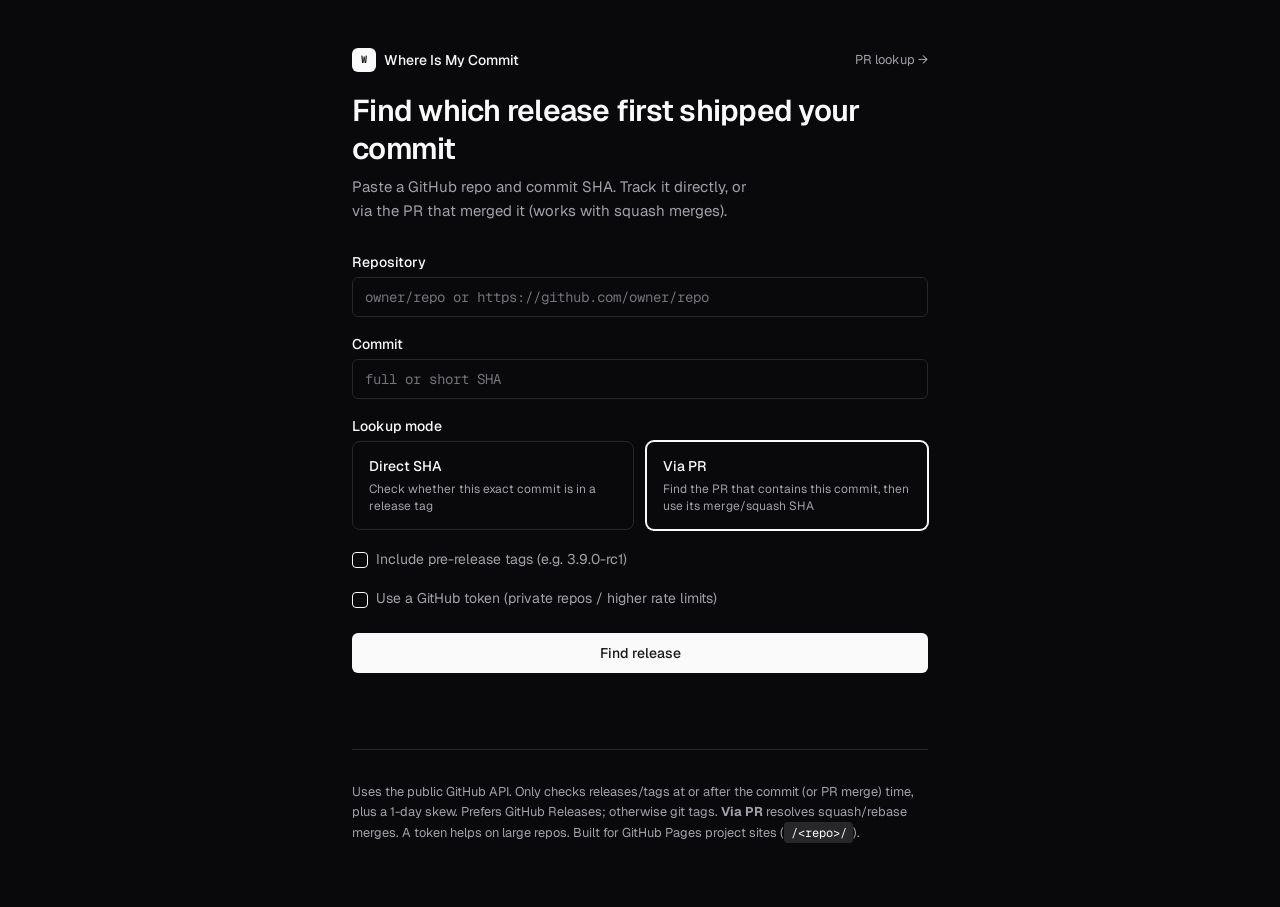
==== index.html @ d1cc0750 "feat: initial commit" ====
<!DOCTYPE html>
<html lang="en" class="dark">
<head>
  <meta charset="UTF-8" />
  <meta name="viewport" content="width=device-width, initial-scale=1" />
  <title>Where Is My Commit</title>
  <script>
    /* GitHub Pages project sites live under /repo-name/ — set <base> so relative links work. */
    (function () {
      var path = location.pathname;
      var base;
      if (/\.github\.io$/i.test(location.hostname)) {
        var parts = path.split("/").filter(Boolean);
        base = parts.length ? "/" + parts[0] + "/" : "/";
      } else {
        base = path.replace(/\/[^/]*$/, "/") || "/";
      }
      var el = document.createElement("base");
      el.href = base;
      document.head.insertBefore(el, document.head.firstChild);
    })();
  </script>
  <link rel="preconnect" href="https://fonts.googleapis.com" />
  <link rel="preconnect" href="https://fonts.gstatic.com" crossorigin />
  <link href="https://fonts.googleapis.com/css2?family=Geist:wght@400;500;600;700&family=Geist+Mono:wght@400;500;600&display=swap" rel="stylesheet" />
  <style>
    /* shadcn/ui design tokens (zinc / new-york) */
    :root {
      --radius: 0.5rem;
      --background: 0 0% 100%;
      --foreground: 240 10% 3.9%;
      --card: 0 0% 100%;
      --card-foreground: 240 10% 3.9%;
      --popover: 0 0% 100%;
      --popover-foreground: 240 10% 3.9%;
      --primary: 240 5.9% 10%;
      --primary-foreground: 0 0% 98%;
      --secondary: 240 4.8% 95.9%;
      --secondary-foreground: 240 5.9% 10%;
      --muted: 240 4.8% 95.9%;
      --muted-foreground: 240 3.8% 46.1%;
      --accent: 240 4.8% 95.9%;
      --accent-foreground: 240 5.9% 10%;
      --destructive: 0 84.2% 60.2%;
      --destructive-foreground: 0 0% 98%;
      --border: 240 5.9% 90%;
      --input: 240 5.9% 90%;
      --ring: 240 5.9% 10%;
      --success: 142 76% 36%;
      --success-foreground: 0 0% 98%;
      --warning: 38 92% 50%;
      --warning-foreground: 240 10% 3.9%;
      --font-sans: "Geist", ui-sans-serif, system-ui, sans-serif;
      --font-mono: "Geist Mono", ui-monospace, monospace;
    }

    .dark {
      --background: 240 10% 3.9%;
      --foreground: 0 0% 98%;
      --card: 240 10% 3.9%;
      --card-foreground: 0 0% 98%;
      --popover: 240 10% 3.9%;
      --popover-foreground: 0 0% 98%;
      --primary: 0 0% 98%;
      --primary-foreground: 240 5.9% 10%;
      --secondary: 240 3.7% 15.9%;
      --secondary-foreground: 0 0% 98%;
      --muted: 240 3.7% 15.9%;
      --muted-foreground: 240 5% 64.9%;
      --accent: 240 3.7% 15.9%;
      --accent-foreground: 0 0% 98%;
      --destructive: 0 62.8% 30.6%;
      --destructive-foreground: 0 0% 98%;
      --border: 240 3.7% 15.9%;
      --input: 240 3.7% 15.9%;
      --ring: 240 4.9% 83.9%;
      --success: 142 71% 45%;
      --success-foreground: 0 0% 98%;
      --warning: 38 92% 50%;
      --warning-foreground: 240 10% 3.9%;
    }

    * { box-sizing: border-box; margin: 0; padding: 0; }

    body {
      min-height: 100vh;
      font-family: var(--font-sans);
      color: hsl(var(--foreground));
      background: hsl(var(--background));
      line-height: 1.5;
      -webkit-font-smoothing: antialiased;
      -moz-osx-font-smoothing: grayscale;
    }

    .wrap {
      width: min(36rem, calc(100% - 2rem));
      margin: 0 auto;
      padding: 3rem 0 4rem;
    }

    header {
      margin-bottom: 2rem;
      animation: rise 0.4s ease both;
    }

    .brand {
      display: inline-flex;
      align-items: center;
      gap: 0.5rem;
      font-size: 0.875rem;
      font-weight: 500;
      color: hsl(var(--foreground));
      margin-bottom: 1.25rem;
    }

    .brand-row {
      display: flex;
      align-items: center;
      justify-content: space-between;
      gap: 1rem;
      margin-bottom: 1.25rem;
    }

    .brand-row .brand { margin-bottom: 0; }

    .sibling {
      font-size: 0.8rem;
      color: hsl(var(--muted-foreground));
      text-decoration: none;
    }

    .sibling:hover {
      color: hsl(var(--foreground));
      text-decoration: underline;
      text-underline-offset: 3px;
    }

    .brand-mark {
      display: inline-flex;
      align-items: center;
      justify-content: center;
      width: 1.5rem;
      height: 1.5rem;
      border-radius: calc(var(--radius) - 2px);
      background: hsl(var(--primary));
      color: hsl(var(--primary-foreground));
      font-family: var(--font-mono);
      font-size: 0.65rem;
      font-weight: 600;
    }

    h1 {
      font-size: clamp(1.5rem, 3.5vw, 1.875rem);
      font-weight: 600;
      letter-spacing: -0.025em;
      line-height: 1.25;
      margin-bottom: 0.5rem;
      tracking: tight;
    }

    .lede {
      color: hsl(var(--muted-foreground));
      font-size: 0.9375rem;
      max-width: 40ch;
      line-height: 1.6;
    }

    /* Form */
    form {
      display: grid;
      gap: 1.25rem;
      margin-bottom: 1.5rem;
      animation: rise 0.4s 0.05s ease both;
    }

    .field {
      display: grid;
      gap: 0.5rem;
    }

    .label {
      font-size: 0.875rem;
      font-weight: 500;
      line-height: 1;
      color: hsl(var(--foreground));
    }

    .hint {
      font-size: 0.8rem;
      font-weight: 400;
      color: hsl(var(--muted-foreground));
      line-height: 1.4;
    }

    .input {
      display: flex;
      height: 2.5rem;
      width: 100%;
      border-radius: calc(var(--radius) - 2px);
      border: 1px solid hsl(var(--input));
      background: transparent;
      padding: 0.5rem 0.75rem;
      font-family: var(--font-mono);
      font-size: 0.875rem;
      color: hsl(var(--foreground));
      outline: none;
      transition: border-color 0.15s, box-shadow 0.15s;
    }

    .input::placeholder {
      color: hsl(var(--muted-foreground));
      opacity: 0.7;
    }

    .input:focus-visible {
      border-color: hsl(var(--ring));
      box-shadow: 0 0 0 2px hsl(var(--background)), 0 0 0 4px hsl(var(--ring) / 0.4);
    }

    /* Radio group (shadcn-style cards) */
    .mode {
      display: grid;
      gap: 0.5rem;
    }

    .mode-options {
      display: grid;
      grid-template-columns: 1fr 1fr;
      gap: 0.75rem;
    }

    @media (max-width: 520px) {
      .mode-options { grid-template-columns: 1fr; }
    }

    .mode-option {
      position: relative;
      display: grid;
      gap: 0.25rem;
      padding: 0.875rem 1rem;
      border-radius: var(--radius);
      border: 1px solid hsl(var(--border));
      background: hsl(var(--card));
      cursor: pointer;
      transition: border-color 0.15s, background 0.15s, box-shadow 0.15s;
    }

    .mode-option:hover {
      background: hsl(var(--accent));
    }

    .mode-option:has(input:checked) {
      border-color: hsl(var(--primary));
      box-shadow: 0 0 0 1px hsl(var(--primary));
    }

    .mode-option:has(input:focus-visible) {
      box-shadow: 0 0 0 2px hsl(var(--background)), 0 0 0 4px hsl(var(--ring) / 0.4);
    }

    .mode-option input {
      position: absolute;
      opacity: 0;
      pointer-events: none;
    }

    .mode-option strong {
      font-size: 0.875rem;
      font-weight: 500;
      color: hsl(var(--foreground));
    }

    .mode-option span {
      font-size: 0.75rem;
      color: hsl(var(--muted-foreground));
      font-weight: 400;
      line-height: 1.4;
    }

    /* Checkbox */
    .checkbox-row {
      display: flex;
      align-items: flex-start;
      gap: 0.5rem;
      font-size: 0.875rem;
      color: hsl(var(--muted-foreground));
      cursor: pointer;
      user-select: none;
      width: fit-content;
      line-height: 1.4;
    }

    .checkbox {
      appearance: none;
      width: 1rem;
      height: 1rem;
      margin-top: 0.15rem;
      flex-shrink: 0;
      border-radius: 0.25rem;
      border: 1px solid hsl(var(--primary));
      background: transparent;
      cursor: pointer;
      display: grid;
      place-items: center;
      transition: background 0.1s, border-color 0.1s;
    }

    .checkbox:checked {
      background: hsl(var(--primary));
      border-color: hsl(var(--primary));
    }

    .checkbox:checked::after {
      content: "";
      width: 0.35rem;
      height: 0.55rem;
      border: solid hsl(var(--primary-foreground));
      border-width: 0 1.5px 1.5px 0;
      transform: rotate(45deg) translateY(-1px);
    }

    .checkbox:focus-visible {
      outline: none;
      box-shadow: 0 0 0 2px hsl(var(--background)), 0 0 0 4px hsl(var(--ring) / 0.4);
    }

    #token-field { display: none; }
    #token-field.visible { display: grid; }

    /* Button */
    .btn {
      display: inline-flex;
      align-items: center;
      justify-content: center;
      gap: 0.5rem;
      height: 2.5rem;
      padding: 0.5rem 1rem;
      margin-top: 0.25rem;
      border-radius: calc(var(--radius) - 2px);
      border: none;
      font-family: var(--font-sans);
      font-size: 0.875rem;
      font-weight: 500;
      background: hsl(var(--primary));
      color: hsl(var(--primary-foreground));
      cursor: pointer;
      transition: opacity 0.15s, background 0.15s;
    }

    .btn:hover:not(:disabled) {
      opacity: 0.9;
    }

    .btn:focus-visible {
      outline: none;
      box-shadow: 0 0 0 2px hsl(var(--background)), 0 0 0 4px hsl(var(--ring) / 0.4);
    }

    .btn:disabled {
      opacity: 0.5;
      cursor: wait;
    }

    /* Status */
    .status {
      min-height: 1.25rem;
      font-family: var(--font-mono);
      font-size: 0.75rem;
      color: hsl(var(--muted-foreground));
      margin-bottom: 1rem;
      animation: rise 0.3s ease both;
    }

    .status.error { color: hsl(var(--destructive)); }

    /* Results */
    .result {
      display: none;
      animation: rise 0.35s ease both;
    }

    .result.visible { display: grid; gap: 1rem; }

    /* Alert / Verdict (shadcn Alert pattern) */
    .alert {
      position: relative;
      width: 100%;
      border-radius: var(--radius);
      border: 1px solid hsl(var(--border));
      padding: 1rem;
      background: hsl(var(--card));
    }

    .alert.found {
      border-color: hsl(var(--success) / 0.4);
      background: hsl(var(--success) / 0.08);
    }

    .alert.missing {
      border-color: hsl(var(--warning) / 0.4);
      background: hsl(var(--warning) / 0.08);
    }

    .alert.error-box {
      border-color: hsl(var(--destructive) / 0.5);
      background: hsl(var(--destructive) / 0.1);
    }

    .alert-label {
      font-size: 0.75rem;
      font-weight: 500;
      letter-spacing: 0.02em;
      text-transform: uppercase;
      margin-bottom: 0.35rem;
      color: hsl(var(--muted-foreground));
    }

    .alert.found .alert-label { color: hsl(var(--success)); }
    .alert.missing .alert-label { color: hsl(var(--warning)); }
    .alert.error-box .alert-label { color: hsl(0 72% 65%); }

    .alert-main {
      font-size: 1.25rem;
      font-weight: 600;
      letter-spacing: -0.02em;
      font-family: var(--font-mono);
      line-height: 1.3;
    }

    .alert-sub {
      margin-top: 0.35rem;
      color: hsl(var(--muted-foreground));
      font-size: 0.875rem;
    }

    .alert-sub a {
      color: hsl(var(--foreground));
      text-decoration: underline;
      text-underline-offset: 3px;
      text-decoration-thickness: 1px;
    }

    .alert-sub a:hover { opacity: 0.8; }

    /* Card */
    .card {
      border-radius: var(--radius);
      border: 1px solid hsl(var(--border));
      background: hsl(var(--card));
      color: hsl(var(--card-foreground));
      box-shadow: 0 1px 2px 0 rgb(0 0 0 / 0.05);
    }

    .card[hidden] { display: none; }

    .card-header {
      padding: 1rem 1.25rem 0.5rem;
    }

    .card-title {
      font-size: 0.75rem;
      font-weight: 500;
      letter-spacing: 0.02em;
      text-transform: uppercase;
      color: hsl(var(--muted-foreground));
      margin-bottom: 0.35rem;
    }

    .card-heading {
      font-size: 1rem;
      font-weight: 600;
      letter-spacing: -0.01em;
    }

    .card-heading a {
      color: hsl(var(--foreground));
      text-decoration: none;
    }

    .card-heading a:hover {
      text-decoration: underline;
      text-underline-offset: 3px;
    }

    .card-content {
      padding: 0.5rem 1.25rem 1rem;
    }

    .card-meta {
      display: flex;
      flex-wrap: wrap;
      gap: 0.4rem 0.85rem;
      font-family: var(--font-mono);
      font-size: 0.75rem;
      color: hsl(var(--muted-foreground));
    }

    .badge {
      display: inline-flex;
      align-items: center;
      border-radius: 9999px;
      border: 1px solid hsl(var(--border));
      padding: 0.125rem 0.5rem;
      font-size: 0.7rem;
      font-weight: 500;
      background: hsl(var(--secondary));
      color: hsl(var(--secondary-foreground));
    }

    .pr-list {
      list-style: none;
      margin-top: 0.75rem;
      border-top: 1px solid hsl(var(--border));
      padding-top: 0.65rem;
      display: grid;
      gap: 0.4rem;
    }

    .pr-list li {
      font-family: var(--font-mono);
      font-size: 0.75rem;
      display: flex;
      justify-content: space-between;
      gap: 0.75rem;
    }

    .pr-list a {
      color: hsl(var(--foreground));
      text-decoration: none;
    }

    .pr-list a:hover { text-decoration: underline; text-underline-offset: 2px; }

    /* Meta dl as card */
    .meta {
      display: grid;
      gap: 0.65rem;
      padding: 1rem 1.25rem;
      border-radius: var(--radius);
      border: 1px solid hsl(var(--border));
      background: hsl(var(--card));
      font-size: 0.875rem;
    }

    .meta:empty { display: none; }

    .meta-row {
      display: grid;
      grid-template-columns: 7.5rem 1fr;
      gap: 0.5rem;
      align-items: baseline;
    }

    .meta-row dt {
      color: hsl(var(--muted-foreground));
      font-size: 0.8rem;
    }

    .meta-row dd {
      font-family: var(--font-mono);
      font-size: 0.8rem;
      word-break: break-all;
    }

    .meta-row dd a {
      color: hsl(var(--foreground));
      text-decoration: none;
    }

    .meta-row dd a:hover {
      text-decoration: underline;
      text-underline-offset: 2px;
    }

    /* Accordion / Details */
    details.accordion {
      border: 1px solid hsl(var(--border));
      border-radius: var(--radius);
      background: hsl(var(--card));
      overflow: hidden;
    }

    details.accordion[hidden] { display: none; }

    summary {
      padding: 0.875rem 1.25rem;
      cursor: pointer;
      font-weight: 500;
      font-size: 0.875rem;
      list-style: none;
      display: flex;
      justify-content: space-between;
      align-items: center;
      transition: background 0.15s;
    }

    summary:hover { background: hsl(var(--muted) / 0.5); }

    summary::-webkit-details-marker { display: none; }

    summary::after {
      content: "";
      width: 0.5rem;
      height: 0.5rem;
      border-right: 1.5px solid hsl(var(--muted-foreground));
      border-bottom: 1.5px solid hsl(var(--muted-foreground));
      transform: rotate(45deg);
      transition: transform 0.15s;
      margin-top: -0.2rem;
    }

    details[open] summary::after {
      transform: rotate(-135deg);
      margin-top: 0.15rem;
    }

    .tag-list {
      list-style: none;
      border-top: 1px solid hsl(var(--border));
      max-height: 280px;
      overflow-y: auto;
    }

    .tag-list li {
      display: flex;
      justify-content: space-between;
      gap: 1rem;
      padding: 0.65rem 1.25rem;
      font-family: var(--font-mono);
      font-size: 0.8rem;
      border-bottom: 1px solid hsl(var(--border));
    }

    .tag-list li:last-child { border-bottom: none; }

    .tag-list a {
      color: hsl(var(--foreground));
      text-decoration: none;
    }

    .tag-list a:hover {
      text-decoration: underline;
      text-underline-offset: 2px;
    }

    .tag-date {
      color: hsl(var(--muted-foreground));
      white-space: nowrap;
    }

    /* Separator */
    .separator {
      height: 1px;
      background: hsl(var(--border));
      margin: 2rem 0;
      border: none;
    }

    footer {
      margin-top: 2rem;
      font-size: 0.8rem;
      color: hsl(var(--muted-foreground));
      line-height: 1.6;
      animation: rise 0.4s 0.1s ease both;
    }

    footer code {
      font-family: var(--font-mono);
      font-size: 0.75rem;
      background: hsl(var(--muted));
      color: hsl(var(--foreground));
      padding: 0.1rem 0.35rem;
      border-radius: 0.25rem;
      border: 1px solid hsl(var(--border));
    }

    @keyframes rise {
      from { opacity: 0; transform: translateY(6px); }
      to { opacity: 1; transform: translateY(0); }
    }
  </style>
</head>
<body>
  <div class="wrap">
    <header>
      <div class="brand-row">
        <p class="brand">
          <span class="brand-mark" aria-hidden="true">W</span>
          Where Is My Commit
        </p>
        <a class="sibling" href="pr.html">PR lookup →</a>
      </div>
      <h1>Find which release first shipped your commit</h1>
      <p class="lede">Paste a GitHub repo and commit SHA. Track it directly, or via the PR that merged it (works with squash merges).</p>
    </header>

    <form id="form" autocomplete="off">
      <div class="field">
        <label class="label" for="repo">Repository</label>
        <input class="input" id="repo" name="repo" type="text" required
          placeholder="owner/repo or https://github.com/owner/repo"
          spellcheck="false" />
      </div>

      <div class="field">
        <label class="label" for="commit">Commit</label>
        <input class="input" id="commit" name="commit" type="text" required
          placeholder="full or short SHA"
          spellcheck="false" />
      </div>

      <div class="mode">
        <p class="label">Lookup mode</p>
        <div class="mode-options" role="radiogroup" aria-label="Lookup mode">
          <label class="mode-option">
            <input type="radio" name="mode" value="direct" />
            <strong>Direct SHA</strong>
            <span>Check whether this exact commit is in a release tag</span>
          </label>
          <label class="mode-option">
            <input type="radio" name="mode" value="pr" checked />
            <strong>Via PR</strong>
            <span>Find the PR that contains this commit, then use its merge/squash SHA</span>
          </label>
        </div>
      </div>

      <label class="checkbox-row">
        <input class="checkbox" type="checkbox" id="include-prerelease" />
        Include pre-release tags (e.g. 3.9.0-rc1)
      </label>

      <label class="checkbox-row">
        <input class="checkbox" type="checkbox" id="show-token" />
        Use a GitHub token (private repos / higher rate limits)
      </label>

      <div class="field" id="token-field">
        <label class="label" for="token">Personal access token</label>
        <p class="hint">Stored only in this browser tab — never sent anywhere except api.github.com</p>
        <input class="input" id="token" name="token" type="password" placeholder="ghp_…" spellcheck="false" />
      </div>

      <button class="btn" type="submit" id="submit">Find release</button>
    </form>

    <p class="status" id="status" aria-live="polite"></p>

    <div class="result" id="result" hidden>
      <div class="alert" id="verdict">
        <p class="alert-label" id="verdict-label"></p>
        <p class="alert-main" id="verdict-main"></p>
        <p class="alert-sub" id="verdict-sub"></p>
      </div>

      <div class="card" id="pr-card" hidden>
        <div class="card-header">
          <p class="card-title">Pull request</p>
          <p class="card-heading" id="pr-title"></p>
        </div>
        <div class="card-content">
          <div class="card-meta" id="pr-meta"></div>
          <ul class="pr-list" id="pr-list" hidden></ul>
        </div>
      </div>

      <dl class="meta" id="meta"></dl>

      <details class="accordion" id="all-tags-details">
        <summary>
          <span id="all-tags-summary">All releases containing this commit</span>
        </summary>
        <ul class="tag-list" id="all-tags"></ul>
      </details>
    </div>

    <hr class="separator" />

    <footer>
      Uses the public GitHub API. Only checks releases/tags at or after the commit
      (or PR merge) time, plus a 1-day skew. Prefers GitHub Releases; otherwise git tags.
      <strong>Via PR</strong> resolves squash/rebase merges. A token helps on large repos.
      Built for GitHub Pages project sites (<code>/&lt;repo&gt;/</code>).
    </footer>
  </div>

  <script>
    const $ = (id) => document.getElementById(id);

    $("show-token").addEventListener("change", (e) => {
      $("token-field").classList.toggle("visible", e.target.checked);
    });

    function parseRepo(raw) {
      const cleaned = raw.trim().replace(/\.git$/, "");
      const m = cleaned.match(
        /^(?:https?:\/\/)?(?:www\.)?github\.com\/([^/\s]+)\/([^/\s#?]+)/i
      );
      if (m) return { owner: m[1], repo: m[2] };
      const parts = cleaned.split("/").filter(Boolean);
      if (parts.length === 2) return { owner: parts[0], repo: parts[1] };
      throw new Error("Repo must look like owner/repo or a GitHub URL.");
    }

    function selectedMode() {
      return document.querySelector('input[name="mode"]:checked')?.value || "pr";
    }

    function headers() {
      const h = {
        Accept: "application/vnd.github+json",
        "X-GitHub-Api-Version": "2022-11-28",
      };
      const token = $("token").value.trim();
      if (token) h.Authorization = `Bearer ${token}`;
      return h;
    }

    async function gh(path) {
      const res = await fetch(`https://api.github.com${path}`, { headers: headers() });
      const remaining = res.headers.get("X-RateLimit-Remaining");
      if (remaining !== null) gh.lastRemaining = remaining;
      if (res.status === 404) {
        const body = await res.json().catch(() => ({}));
        throw new Error(body.message || "Not found (404). Check the repo, commit, or token.");
      }
      if (res.status === 403 || res.status === 429) {
        throw new Error("GitHub rate limit hit. Add a personal access token and try again.");
      }
      if (!res.ok) {
        const body = await res.json().catch(() => ({}));
        throw new Error(body.message || `GitHub API error (${res.status})`);
      }
      return res;
    }

    function rateNote() {
      return gh.lastRemaining != null
        ? ` · ${gh.lastRemaining} API calls left this hour`
        : "";
    }

    async function resolveCommit(owner, repo, sha) {
      const res = await gh(`/repos/${owner}/${repo}/commits/${encodeURIComponent(sha)}`);
      return res.json();
    }

    async function fetchPullsForCommit(owner, repo, sha) {
      const res = await gh(
        `/repos/${owner}/${repo}/commits/${encodeURIComponent(sha)}/pulls`
      );
      return res.json();
    }

    async function fetchPull(owner, repo, number) {
      const res = await gh(`/repos/${owner}/${repo}/pulls/${number}`);
      return res.json();
    }

    function pickPrimaryPull(pulls) {
      const merged = pulls
        .filter((p) => p.merged_at)
        .sort((a, b) => Date.parse(b.merged_at) - Date.parse(a.merged_at));
      if (merged.length) return merged[0];
      const open = pulls.filter((p) => p.state === "open");
      if (open.length) return open[0];
      return pulls[0] || null;
    }

    /** Parse tags like 3.9.0, 0.10.0.1, 4.0.0-rc1 */
    function parseVersion(tag) {
      const cleaned = String(tag).replace(/^v/i, "");
      const m = cleaned.match(/^(\d+(?:\.\d+)*)(?:-rc(\d+))?$/i);
      if (!m) return null;
      return {
        parts: m[1].split(".").map(Number),
        rc: m[2] != null ? Number(m[2]) : null,
        tag,
      };
    }

    function cmpVersion(a, b) {
      const len = Math.max(a.parts.length, b.parts.length);
      for (let i = 0; i < len; i++) {
        const d = (a.parts[i] || 0) - (b.parts[i] || 0);
        if (d) return d;
      }
      if (a.rc == null && b.rc != null) return 1;
      if (a.rc != null && b.rc == null) return -1;
      return (a.rc || 0) - (b.rc || 0);
    }

    /** Release line key: all but last numeric segment (3.8.1 → "3.8"). */
    function versionLineKey(v) {
      if (v.parts.length <= 1) return String(v.parts[0]);
      return v.parts.slice(0, -1).join(".");
    }

    /** 1-day skew so clock / timezone quirks don't drop a valid tag. */
    const DATE_SKEW_MS = 24 * 60 * 60 * 1000;

    function commitTimestamp(commit) {
      const iso =
        commit?.commit?.committer?.date ||
        commit?.commit?.author?.date ||
        null;
      return iso ? Date.parse(iso) : null;
    }

    async function ghGraphql(query, variables) {
      const res = await fetch("https://api.github.com/graphql", {
        method: "POST",
        headers: {
          ...headers(),
          "Content-Type": "application/json",
        },
        body: JSON.stringify({ query, variables }),
      });
      const remaining = res.headers.get("X-RateLimit-Remaining");
      if (remaining !== null) gh.lastRemaining = remaining;
      if (res.status === 403 || res.status === 429) {
        throw new Error("GitHub rate limit hit. Add a personal access token and try again.");
      }
      if (!res.ok) {
        throw new Error(`GitHub GraphQL error (${res.status})`);
      }
      const body = await res.json();
      if (body.errors?.length) {
        throw new Error(body.errors[0].message || "GitHub GraphQL error");
      }
      return body.data;
    }

    function dateFromGraphqlTagTarget(target) {
      if (!target) return null;
      if (target.__typename === "Commit") return target.committedDate || null;
      if (target.__typename === "Tag") {
        return target.tagger?.date || target.target?.committedDate || null;
      }
      return null;
    }

    async function fetchGitHubReleases(owner, repo, sinceMs) {
      const releases = [];
      const cutoff = sinceMs != null ? sinceMs - DATE_SKEW_MS : null;
      let page = 1;
      let trimmedOlder = false;

      while (page <= 20) {
        const res = await gh(
          `/repos/${owner}/${repo}/releases?per_page=100&page=${page}`
        );
        const batch = await res.json();
        if (!batch.length) break;

        // API returns newest first — stop once we pass the commit date.
        let hitOlder = false;
        for (const r of batch) {
          if (r.draft || !r.tag_name) continue;
          const publishedAt = r.published_at || r.created_at || null;
          const t = publishedAt ? Date.parse(publishedAt) : null;
          if (cutoff != null && t != null && t < cutoff) {
            hitOlder = true;
            trimmedOlder = true;
            break;
          }
          const ver = parseVersion(r.tag_name);
          releases.push({
            tag: r.tag_name,
            name: r.name || r.tag_name,
            publishedAt,
            prerelease: !!r.prerelease || (ver ? ver.rc != null : false),
            url: r.html_url,
            version: ver,
            source: "release",
          });
        }
        if (hitOlder || batch.length < 100) break;
        page += 1;
      }
      return { releases, trimmedOlder };
    }

    async function fetchVersionTagsGraphql(owner, repo, includePrerelease, sinceMs) {
      const tags = [];
      const cutoff = sinceMs != null ? sinceMs - DATE_SKEW_MS : null;
      let cursor = null;
      let trimmedOlder = false;
      let pages = 0;

      const query = `
        query ($owner: String!, $repo: String!, $cursor: String) {
          repository(owner: $owner, name: $repo) {
            refs(
              refPrefix: "refs/tags/"
              first: 100
              after: $cursor
              orderBy: { field: TAG_COMMIT_DATE, direction: DESC }
            ) {
              pageInfo { hasNextPage endCursor }
              nodes {
                name
                target {
                  __typename
                  ... on Commit { committedDate }
                  ... on Tag {
                    tagger { date }
                    target { ... on Commit { committedDate } }
                  }
                }
              }
            }
          }
        }`;

      while (pages < 40) {
        pages += 1;
        const data = await ghGraphql(query, { owner, repo, cursor });
        const conn = data?.repository?.refs;
        if (!conn) break;

        let hitOlder = false;
        for (const node of conn.nodes) {
          const publishedAt = dateFromGraphqlTagTarget(node.target);
          const t = publishedAt ? Date.parse(publishedAt) : null;
          if (cutoff != null && t != null && t < cutoff) {
            hitOlder = true;
            trimmedOlder = true;
            break;
          }

          const ver = parseVersion(node.name);
          if (!ver) continue;
          if (!includePrerelease && ver.rc != null) continue;

          tags.push({
            tag: node.name,
            name: node.name,
            publishedAt,
            prerelease: ver.rc != null,
            url: `https://github.com/${owner}/${repo}/releases/tag/${encodeURIComponent(node.name)}`,
            version: ver,
            source: "tag",
          });
        }

        if (hitOlder || !conn.pageInfo.hasNextPage) break;
        cursor = conn.pageInfo.endCursor;
      }

      return { tags, trimmedOlder };
    }

    /** REST fallback when GraphQL is unavailable — no dates, so no date filter. */
    async function fetchVersionTagsRest(owner, repo, includePrerelease) {
      const res = await gh(`/repos/${owner}/${repo}/git/matching-refs/tags`);
      const refs = await res.json();
      const tags = [];
      for (const ref of refs) {
        const tag = ref.ref.replace(/^refs\/tags\//, "");
        const ver = parseVersion(tag);
        if (!ver) continue;
        if (!includePrerelease && ver.rc != null) continue;
        tags.push({
          tag,
          name: tag,
          publishedAt: null,
          prerelease: ver.rc != null,
          url: `https://github.com/${owner}/${repo}/releases/tag/${encodeURIComponent(tag)}`,
          version: ver,
          source: "tag",
        });
      }
      return { tags, trimmedOlder: false };
    }

    /**
     * Prefer GitHub Releases when present; otherwise version git tags.
     * Only keeps items at/after `sinceMs` (commit / merge time).
     */
    async function fetchReleaseCandidates(owner, repo, includePrerelease, sinceMs) {
      const { releases, trimmedOlder: trimmedReleases } = await fetchGitHubReleases(
        owner,
        repo,
        sinceMs
      );
      if (releases.length) {
        const filtered = includePrerelease
          ? releases
          : releases.filter((r) => !r.prerelease);
        return {
          items: filtered,
          source: "GitHub Releases",
          trimmedOlder: trimmedReleases,
          dateFiltered: sinceMs != null,
        };
      }

      try {
        setStatus("Loading git tags (with dates)…");
        const { tags, trimmedOlder } = await fetchVersionTagsGraphql(
          owner,
          repo,
          includePrerelease,
          sinceMs
        );
        return {
          items: tags,
          source: "git tags",
          trimmedOlder,
          dateFiltered: sinceMs != null,
        };
      } catch (err) {
        setStatus("GraphQL unavailable — loading all version tags…");
        const { tags, trimmedOlder } = await fetchVersionTagsRest(
          owner,
          repo,
          includePrerelease
        );
        return {
          items: tags,
          source: "git tags (no date filter)",
          trimmedOlder,
          dateFiltered: false,
        };
      }
    }

    async function tagContains(owner, repo, tag, sha) {
      const res = await gh(
        `/repos/${owner}/${repo}/compare/${encodeURIComponent(sha)}...${encodeURIComponent(tag)}`
      );
      const data = await res.json();
      return (
        data.status === "identical" ||
        (data.status === "ahead" && data.behind_by === 0)
      );
    }

    /**
     * Find tags containing `sha`. Searches each major.minor line separately
     * (Kafka-style branching), then picks the lowest semver overall.
     */
    async function findContaining(owner, repo, items, sha, onProgress) {
      const versioned = items
        .filter((r) => r.version)
        .slice()
        .sort((a, b) => cmpVersion(a.version, b.version));

      // Non-semver tags (rare when using Releases with odd names): check linearly at end
      const unversioned = items.filter((r) => !r.version);

      const byLine = new Map();
      for (const item of versioned) {
        const key = versionLineKey(item.version);
        if (!byLine.has(key)) byLine.set(key, []);
        byLine.get(key).push(item);
      }

      let checks = 0;
      const firstPerLine = [];

      for (const [, line] of byLine) {
        // Newest on the line first — skip the whole line if it doesn't contain
        const newest = line[line.length - 1];
        checks += 1;
        onProgress?.(checks, newest.tag);
        if (!(await tagContains(owner, repo, newest.tag, sha))) continue;

        let lo = 0;
        let hi = line.length - 1;
        let firstIdx = line.length - 1;
        while (lo <= hi) {
          const mid = (lo + hi) >> 1;
          checks += 1;
          onProgress?.(checks, line[mid].tag);
          if (await tagContains(owner, repo, line[mid].tag, sha)) {
            firstIdx = mid;
            hi = mid - 1;
          } else {
            lo = mid + 1;
          }
        }
        firstPerLine.push({ first: line[firstIdx], rest: line.slice(firstIdx) });
      }

      for (const item of unversioned) {
        checks += 1;
        onProgress?.(checks, item.tag);
        if (await tagContains(owner, repo, item.tag, sha)) {
          firstPerLine.push({ first: item, rest: [item] });
        }
      }

      if (!firstPerLine.length) {
        return { first: null, containing: [], checks };
      }

      firstPerLine.sort((a, b) => {
        if (a.first.version && b.first.version) {
          return cmpVersion(a.first.version, b.first.version);
        }
        return String(a.first.tag).localeCompare(String(b.first.tag));
      });

      const seen = new Set();
      const containing = [];
      for (const { rest } of firstPerLine) {
        for (const t of rest) {
          if (seen.has(t.tag)) continue;
          seen.add(t.tag);
          containing.push(t);
        }
      }
      containing.sort((a, b) => {
        if (a.version && b.version) return cmpVersion(a.version, b.version);
        return String(a.tag).localeCompare(String(b.tag));
      });

      return { first: firstPerLine[0].first, containing, checks };
    }

    function formatDate(iso) {
      if (!iso) return "—";
      try {
        return new Date(iso).toLocaleDateString(undefined, {
          year: "numeric",
          month: "short",
          day: "numeric",
        });
      } catch {
        return iso;
      }
    }

    function formatDateTime(iso) {
      if (!iso) return "—";
      try {
        return new Date(iso).toLocaleString(undefined, {
          year: "numeric",
          month: "short",
          day: "numeric",
          hour: "2-digit",
          minute: "2-digit",
        });
      } catch {
        return iso;
      }
    }

    function setStatus(msg, isError = false) {
      const el = $("status");
      el.textContent = msg;
      el.classList.toggle("error", isError);
    }

    function escapeHtml(s) {
      return String(s)
        .replace(/&/g, "&amp;")
        .replace(/</g, "&lt;")
        .replace(/>/g, "&gt;")
        .replace(/"/g, "&quot;");
    }

    function renderPrCard(primary, allPulls) {
      const card = $("pr-card");
      if (!primary) {
        card.hidden = true;
        return;
      }
      card.hidden = false;

      const state = primary.merged_at
        ? "merged"
        : primary.state === "open"
          ? "open"
          : "closed";

      $("pr-title").innerHTML =
        `<a href="${primary.html_url}" target="_blank" rel="noopener">#${primary.number}: ${escapeHtml(
          primary.title
        )}</a>`;

      const bits = [
        `<span class="badge">${state}</span>`,
        primary.merged_at
          ? `<span>merged ${formatDateTime(primary.merged_at)}</span>`
          : null,
        primary.user?.login ? `<span>by ${escapeHtml(primary.user.login)}</span>` : null,
        primary.base?.ref ? `<span>into ${escapeHtml(primary.base.ref)}</span>` : null,
      ].filter(Boolean);
      $("pr-meta").innerHTML = bits.join("");

      const list = $("pr-list");
      const others = (allPulls || []).filter((p) => p.number !== primary.number);
      if (!others.length) {
        list.hidden = true;
        list.innerHTML = "";
      } else {
        list.hidden = false;
        list.innerHTML = others
          .map((p) => {
            const st = p.merged_at ? "merged" : p.state;
            return `<li><a href="${p.html_url}" target="_blank" rel="noopener">#${p.number} ${escapeHtml(
              p.title
            )}</a><span>${st}</span></li>`;
          })
          .join("");
      }
    }

    function showResult({
      verdictClass,
      label,
      main,
      sub,
      metaRows,
      containing,
      pr,
      pulls,
    }) {
      const result = $("result");
      result.hidden = false;
      result.classList.add("visible");

      const verdict = $("verdict");
      verdict.className = `alert ${verdictClass}`;
      $("verdict-label").textContent = label;
      $("verdict-main").textContent = main;
      $("verdict-sub").innerHTML = sub;

      renderPrCard(pr || null, pulls || []);

      const meta = $("meta");
      meta.innerHTML = metaRows
        .map(
          ([k, v]) =>
            `<div class="meta-row"><dt>${k}</dt><dd>${v}</dd></div>`
        )
        .join("");

      const list = $("all-tags");
      const details = $("all-tags-details");
      if (!containing || !containing.length) {
        details.hidden = true;
        list.innerHTML = "";
      } else {
        details.hidden = false;
        $("all-tags-summary").textContent = `${containing.length} tag${
          containing.length === 1 ? "" : "s"
        } contain this commit`;
        list.innerHTML = containing
          .map(
            (r) =>
              `<li><a href="${r.url}" target="_blank" rel="noopener">${escapeHtml(
                r.tag
              )}${r.prerelease ? " (pre)" : ""}</a><span class="tag-date">${formatDate(
                r.publishedAt
              )}</span></li>`
          )
          .join("");
      }
    }

    $("form").addEventListener("submit", async (e) => {
      e.preventDefault();
      const submit = $("submit");
      submit.disabled = true;
      $("result").hidden = true;
      $("result").classList.remove("visible");
      $("pr-card").hidden = true;

      try {
        const { owner, repo } = parseRepo($("repo").value);
        const shaInput = $("commit").value.trim();
        if (!/^[0-9a-fA-F]{4,40}$/.test(shaInput)) {
          throw new Error("Commit must be a hex SHA (at least 4 characters).");
        }

        const mode = selectedMode();
        const includePrerelease = $("include-prerelease").checked;

        setStatus("Resolving commit…");
        const commit = await resolveCommit(owner, repo, shaInput);
        const fullSha = commit.sha;
        const shortSha = fullSha.slice(0, 7);
        const commitUrl = commit.html_url;
        const commitMsg = (commit.commit?.message || "").split("\n")[0];

        let lookupSha = fullSha;
        let pr = null;
        let pulls = [];
        let mergeNote = null;
        // Only tags/releases at or after this time can contain the commit.
        let sinceMs = commitTimestamp(commit);
        let sinceLabel = "Commit date";

        if (mode === "pr") {
          setStatus("Finding pull requests for this commit…");
          pulls = await fetchPullsForCommit(owner, repo, fullSha);
          pr = pickPrimaryPull(pulls);

          if (!pr) {
            showResult({
              verdictClass: "missing",
              label: "No pull request",
              main: "No PR linked to this commit",
              sub: "GitHub did not associate this SHA with any pull request. Try Direct SHA mode.",
              metaRows: [
                ["Commit", `<a href="${commitUrl}" target="_blank" rel="noopener">${shortSha}</a>`],
                ["Message", escapeHtml(commitMsg || "—")],
              ],
              containing: [],
              pr: null,
              pulls: [],
            });
            setStatus(`Done${rateNote()}`);
            return;
          }

          if (pr.merged_at && !pr.merge_commit_sha) {
            setStatus(`Loading PR #${pr.number} details…`);
            pr = await fetchPull(owner, repo, pr.number);
          }

          if (!pr.merged_at) {
            showResult({
              verdictClass: "missing",
              label: "PR not merged",
              main: `#${pr.number} is not merged`,
              sub: `Found <a href="${pr.html_url}" target="_blank" rel="noopener">${escapeHtml(
                pr.title
              )}</a>, but it has not been merged yet.`,
              metaRows: [
                ["Commit", `<a href="${commitUrl}" target="_blank" rel="noopener">${shortSha}</a>`],
                ["Message", escapeHtml(commitMsg || "—")],
                ["PR state", escapeHtml(pr.state)],
              ],
              containing: [],
              pr,
              pulls,
            });
            setStatus(`Done${rateNote()}`);
            return;
          }

          if (!pr.merge_commit_sha) {
            showResult({
              verdictClass: "missing",
              label: "No merge commit",
              main: `PR #${pr.number} has no merge SHA`,
              sub: "The PR is marked merged but GitHub did not return a merge commit SHA.",
              metaRows: [
                ["Commit", `<a href="${commitUrl}" target="_blank" rel="noopener">${shortSha}</a>`],
                ["Merged", formatDateTime(pr.merged_at)],
              ],
              containing: [],
              pr,
              pulls,
            });
            setStatus(`Done${rateNote()}`);
            return;
          }

          lookupSha = pr.merge_commit_sha;
          mergeNote =
            lookupSha === fullSha
              ? "Merge commit matches the input SHA."
              : "Using the PR merge commit on the base branch (squash/rebase-safe).";
          // Prefer merge time — tags before the PR landed cannot contain the merge commit.
          if (pr.merged_at) {
            sinceMs = Date.parse(pr.merged_at);
            sinceLabel = "PR merged";
          }
        }

        setStatus(`Loading tags for ${owner}/${repo}…`);
        const { items, source, trimmedOlder, dateFiltered } =
          await fetchReleaseCandidates(owner, repo, includePrerelease, sinceMs);

        if (!items.length) {
          showResult({
            verdictClass: "missing",
            label: "No tags",
            main: "No version tags found",
            sub:
              dateFiltered && trimmedOlder
                ? `No version tags/releases after ${formatDateTime(
                    new Date(sinceMs).toISOString()
                  )}.`
                : `No GitHub Releases or version-like git tags (e.g. 1.2.3) in <strong>${escapeHtml(
                    owner
                  )}/${escapeHtml(repo)}</strong>.`,
            metaRows: [
              ["Commit", `<a href="${commitUrl}" target="_blank" rel="noopener">${shortSha}</a>`],
              ["Message", escapeHtml(commitMsg || "—")],
            ],
            containing: [],
            pr,
            pulls,
          });
          setStatus(`Done${rateNote()}`);
          return;
        }

        setStatus(`Checking ${items.length} ${source}…`);
        const { first, containing, checks } = await findContaining(
          owner,
          repo,
          items,
          lookupSha,
          (n, tag) => setStatus(`Compare #${n}: ${tag}…`)
        );

        const baseMeta = [
          ["Commit", `<a href="${commitUrl}" target="_blank" rel="noopener">${shortSha}</a>`],
          ["Message", escapeHtml(commitMsg || "—")],
        ];
        if (pr) {
          baseMeta.push([
            "Merge commit",
            `<a href="https://github.com/${owner}/${repo}/commit/${lookupSha}" target="_blank" rel="noopener">${lookupSha.slice(0, 7)}</a>`,
          ]);
          if (mergeNote) baseMeta.push(["Note", escapeHtml(mergeNote)]);
        }
        baseMeta.push(["Tag source", escapeHtml(source)]);
        if (sinceMs != null && dateFiltered) {
          baseMeta.push([
            "Only after",
            `${formatDateTime(new Date(sinceMs).toISOString())} (${sinceLabel})`,
          ]);
        }
        if (trimmedOlder) {
          baseMeta.push(["Older tags", "Skipped (before commit/merge)"]);
        }

        if (!first) {
          showResult({
            verdictClass: "missing",
            label: "Not in any release",
            main: "Not shipped yet",
            sub: pr
              ? `PR #${pr.number} merged, but its merge commit is not in any of the ${items.length} candidate tags yet.`
              : `Commit is not reachable from any of the ${items.length} candidate tags.`,
            metaRows: [
              ...baseMeta,
              ["Candidates", String(items.length)],
              ["API compares", String(checks)],
            ],
            containing: [],
            pr,
            pulls,
          });
          setStatus(`Done${rateNote()}`);
          return;
        }

        showResult({
          verdictClass: "found",
          label: "First release",
          main: first.tag,
          sub: `${
            first.publishedAt
              ? `Published ${formatDate(first.publishedAt)} · `
              : ""
          }<a href="${first.url}" target="_blank" rel="noopener">view tag</a>${
            pr
              ? ` · via <a href="${pr.html_url}" target="_blank" rel="noopener">#${pr.number}</a>`
              : ""
          }`,
          metaRows: [
            ...baseMeta,
            ["Also in", `${containing.length} tag${containing.length === 1 ? "" : "s"}`],
            ["API compares", `${checks} across ${items.length} candidates`],
          ],
          containing,
          pr,
          pulls,
        });
        setStatus(`Done${rateNote()}`);
      } catch (err) {
        setStatus(err.message || String(err), true);
        showResult({
          verdictClass: "error-box",
          label: "Could not look up",
          main: "Lookup failed",
          sub: escapeHtml(err.message || String(err)),
          metaRows: [],
          containing: [],
          pr: null,
          pulls: [],
        });
      } finally {
        submit.disabled = false;
      }
    });
  </script>
</body>
</html>
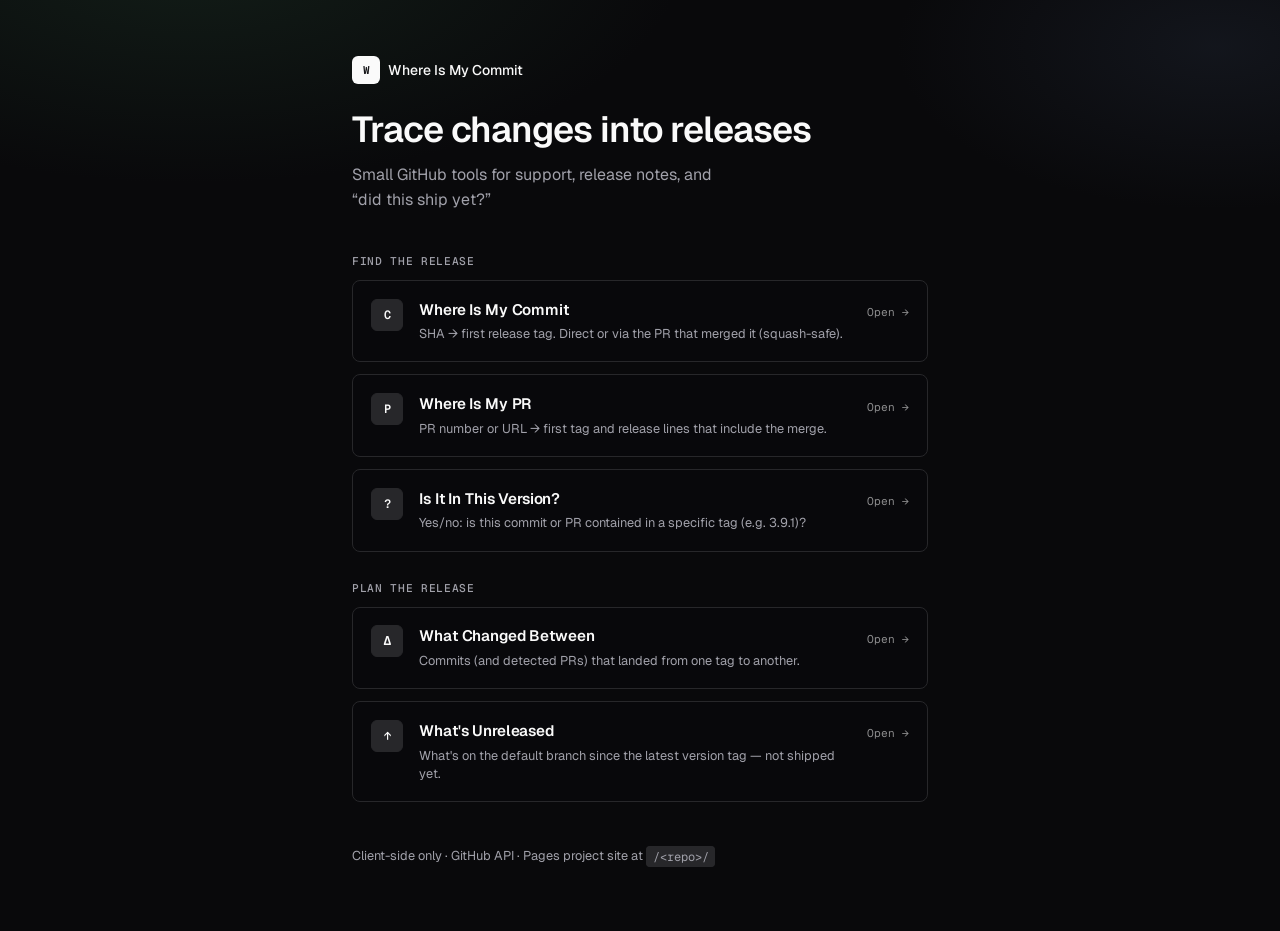
==== commit e5c27db9: "feat: add suite of GitHub tools for commit and PR tracking" ====
--- a/index.html
+++ b/index.html
@@ -5,7 +5,6 @@
   <meta name="viewport" content="width=device-width, initial-scale=1" />
   <title>Where Is My Commit</title>
   <script>
-    /* GitHub Pages project sites live under /repo-name/ — set <base> so relative links work. */
     (function () {
       var path = location.pathname;
       var base;
@@ -24,32 +23,18 @@
   <link rel="preconnect" href="https://fonts.gstatic.com" crossorigin />
   <link href="https://fonts.googleapis.com/css2?family=Geist:wght@400;500;600;700&family=Geist+Mono:wght@400;500;600&display=swap" rel="stylesheet" />
   <style>
-    /* shadcn/ui design tokens (zinc / new-york) */
     :root {
       --radius: 0.5rem;
       --background: 0 0% 100%;
       --foreground: 240 10% 3.9%;
       --card: 0 0% 100%;
-      --card-foreground: 240 10% 3.9%;
-      --popover: 0 0% 100%;
-      --popover-foreground: 240 10% 3.9%;
       --primary: 240 5.9% 10%;
       --primary-foreground: 0 0% 98%;
-      --secondary: 240 4.8% 95.9%;
-      --secondary-foreground: 240 5.9% 10%;
       --muted: 240 4.8% 95.9%;
       --muted-foreground: 240 3.8% 46.1%;
       --accent: 240 4.8% 95.9%;
-      --accent-foreground: 240 5.9% 10%;
-      --destructive: 0 84.2% 60.2%;
-      --destructive-foreground: 0 0% 98%;
       --border: 240 5.9% 90%;
-      --input: 240 5.9% 90%;
       --ring: 240 5.9% 10%;
-      --success: 142 76% 36%;
-      --success-foreground: 0 0% 98%;
-      --warning: 38 92% 50%;
-      --warning-foreground: 240 10% 3.9%;
       --font-sans: "Geist", ui-sans-serif, system-ui, sans-serif;
       --font-mono: "Geist Mono", ui-monospace, monospace;
     }
@@ -58,26 +43,13 @@
       --background: 240 10% 3.9%;
       --foreground: 0 0% 98%;
       --card: 240 10% 3.9%;
-      --card-foreground: 0 0% 98%;
-      --popover: 240 10% 3.9%;
-      --popover-foreground: 0 0% 98%;
       --primary: 0 0% 98%;
       --primary-foreground: 240 5.9% 10%;
-      --secondary: 240 3.7% 15.9%;
-      --secondary-foreground: 0 0% 98%;
       --muted: 240 3.7% 15.9%;
       --muted-foreground: 240 5% 64.9%;
       --accent: 240 3.7% 15.9%;
-      --accent-foreground: 0 0% 98%;
-      --destructive: 0 62.8% 30.6%;
-      --destructive-foreground: 0 0% 98%;
       --border: 240 3.7% 15.9%;
-      --input: 240 3.7% 15.9%;
       --ring: 240 4.9% 83.9%;
-      --success: 142 71% 45%;
-      --success-foreground: 0 0% 98%;
-      --warning: 38 92% 50%;
-      --warning-foreground: 240 10% 3.9%;
     }
 
     * { box-sizing: border-box; margin: 0; padding: 0; }
@@ -86,21 +58,23 @@
       min-height: 100vh;
       font-family: var(--font-sans);
       color: hsl(var(--foreground));
-      background: hsl(var(--background));
+      background:
+        radial-gradient(ellipse 70% 45% at 15% -5%, hsl(142 30% 20% / 0.35), transparent 55%),
+        radial-gradient(ellipse 50% 35% at 95% 5%, hsl(220 25% 25% / 0.25), transparent 50%),
+        hsl(var(--background));
       line-height: 1.5;
       -webkit-font-smoothing: antialiased;
-      -moz-osx-font-smoothing: grayscale;
     }
 
     .wrap {
       width: min(36rem, calc(100% - 2rem));
       margin: 0 auto;
-      padding: 3rem 0 4rem;
+      padding: 3.5rem 0 4rem;
     }
 
     header {
-      margin-bottom: 2rem;
-      animation: rise 0.4s ease both;
+      margin-bottom: 2.5rem;
+      animation: rise 0.45s ease both;
     }
 
     .brand {
@@ -109,573 +83,144 @@
       gap: 0.5rem;
       font-size: 0.875rem;
       font-weight: 500;
-      color: hsl(var(--foreground));
-      margin-bottom: 1.25rem;
-    }
-
-    .brand-row {
-      display: flex;
-      align-items: center;
-      justify-content: space-between;
-      gap: 1rem;
-      margin-bottom: 1.25rem;
-    }
-
-    .brand-row .brand { margin-bottom: 0; }
-
-    .sibling {
-      font-size: 0.8rem;
-      color: hsl(var(--muted-foreground));
-      text-decoration: none;
-    }
-
-    .sibling:hover {
-      color: hsl(var(--foreground));
-      text-decoration: underline;
-      text-underline-offset: 3px;
+      margin-bottom: 1.5rem;
     }
 
     .brand-mark {
       display: inline-flex;
       align-items: center;
       justify-content: center;
-      width: 1.5rem;
-      height: 1.5rem;
+      width: 1.75rem;
+      height: 1.75rem;
       border-radius: calc(var(--radius) - 2px);
       background: hsl(var(--primary));
       color: hsl(var(--primary-foreground));
       font-family: var(--font-mono);
-      font-size: 0.65rem;
+      font-size: 0.7rem;
       font-weight: 600;
     }
 
     h1 {
-      font-size: clamp(1.5rem, 3.5vw, 1.875rem);
+      font-size: clamp(1.75rem, 4vw, 2.25rem);
       font-weight: 600;
-      letter-spacing: -0.025em;
-      line-height: 1.25;
-      margin-bottom: 0.5rem;
-      tracking: tight;
+      letter-spacing: -0.03em;
+      line-height: 1.2;
+      margin-bottom: 0.65rem;
     }
 
     .lede {
       color: hsl(var(--muted-foreground));
-      font-size: 0.9375rem;
-      max-width: 40ch;
+      font-size: 1rem;
+      max-width: 34ch;
       line-height: 1.6;
     }
 
-    /* Form */
-    form {
+    .section-label {
+      font-family: var(--font-mono);
+      font-size: 0.7rem;
+      font-weight: 500;
+      letter-spacing: 0.06em;
+      text-transform: uppercase;
+      color: hsl(var(--muted-foreground));
+      margin: 1.75rem 0 0.65rem;
+      animation: rise 0.45s 0.04s ease both;
+    }
+
+    .section-label:first-of-type { margin-top: 0; }
+
+    .tools {
       display: grid;
-      gap: 1.25rem;
-      margin-bottom: 1.5rem;
-      animation: rise 0.4s 0.05s ease both;
-    }
-
-    .field {
+      gap: 0.75rem;
+      list-style: none;
+      animation: rise 0.45s 0.06s ease both;
+    }
+
+    .tool {
       display: grid;
-      gap: 0.5rem;
-    }
-
-    .label {
-      font-size: 0.875rem;
-      font-weight: 500;
-      line-height: 1;
-      color: hsl(var(--foreground));
-    }
-
-    .hint {
-      font-size: 0.8rem;
-      font-weight: 400;
-      color: hsl(var(--muted-foreground));
-      line-height: 1.4;
-    }
-
-    .input {
-      display: flex;
-      height: 2.5rem;
-      width: 100%;
-      border-radius: calc(var(--radius) - 2px);
-      border: 1px solid hsl(var(--input));
-      background: transparent;
-      padding: 0.5rem 0.75rem;
-      font-family: var(--font-mono);
-      font-size: 0.875rem;
-      color: hsl(var(--foreground));
-      outline: none;
-      transition: border-color 0.15s, box-shadow 0.15s;
-    }
-
-    .input::placeholder {
-      color: hsl(var(--muted-foreground));
-      opacity: 0.7;
-    }
-
-    .input:focus-visible {
-      border-color: hsl(var(--ring));
-      box-shadow: 0 0 0 2px hsl(var(--background)), 0 0 0 4px hsl(var(--ring) / 0.4);
-    }
-
-    /* Radio group (shadcn-style cards) */
-    .mode {
-      display: grid;
-      gap: 0.5rem;
-    }
-
-    .mode-options {
-      display: grid;
-      grid-template-columns: 1fr 1fr;
-      gap: 0.75rem;
-    }
-
-    @media (max-width: 520px) {
-      .mode-options { grid-template-columns: 1fr; }
-    }
-
-    .mode-option {
-      position: relative;
-      display: grid;
-      gap: 0.25rem;
-      padding: 0.875rem 1rem;
+      grid-template-columns: auto 1fr auto;
+      gap: 0.85rem 1rem;
+      align-items: start;
+      padding: 1.1rem 1.15rem;
       border-radius: var(--radius);
       border: 1px solid hsl(var(--border));
-      background: hsl(var(--card));
-      cursor: pointer;
-      transition: border-color 0.15s, background 0.15s, box-shadow 0.15s;
-    }
-
-    .mode-option:hover {
+      background: hsl(var(--card) / 0.85);
+      text-decoration: none;
+      color: inherit;
+      transition: border-color 0.15s, background 0.15s, transform 0.15s;
+    }
+
+    a.tool:hover {
+      border-color: hsl(var(--foreground) / 0.35);
       background: hsl(var(--accent));
-    }
-
-    .mode-option:has(input:checked) {
-      border-color: hsl(var(--primary));
-      box-shadow: 0 0 0 1px hsl(var(--primary));
-    }
-
-    .mode-option:has(input:focus-visible) {
-      box-shadow: 0 0 0 2px hsl(var(--background)), 0 0 0 4px hsl(var(--ring) / 0.4);
-    }
-
-    .mode-option input {
-      position: absolute;
-      opacity: 0;
-      pointer-events: none;
-    }
-
-    .mode-option strong {
-      font-size: 0.875rem;
-      font-weight: 500;
-      color: hsl(var(--foreground));
-    }
-
-    .mode-option span {
-      font-size: 0.75rem;
-      color: hsl(var(--muted-foreground));
-      font-weight: 400;
-      line-height: 1.4;
-    }
-
-    /* Checkbox */
-    .checkbox-row {
-      display: flex;
-      align-items: flex-start;
-      gap: 0.5rem;
-      font-size: 0.875rem;
-      color: hsl(var(--muted-foreground));
-      cursor: pointer;
-      user-select: none;
-      width: fit-content;
-      line-height: 1.4;
-    }
-
-    .checkbox {
-      appearance: none;
-      width: 1rem;
-      height: 1rem;
-      margin-top: 0.15rem;
-      flex-shrink: 0;
-      border-radius: 0.25rem;
-      border: 1px solid hsl(var(--primary));
-      background: transparent;
-      cursor: pointer;
-      display: grid;
-      place-items: center;
-      transition: background 0.1s, border-color 0.1s;
-    }
-
-    .checkbox:checked {
-      background: hsl(var(--primary));
-      border-color: hsl(var(--primary));
-    }
-
-    .checkbox:checked::after {
-      content: "";
-      width: 0.35rem;
-      height: 0.55rem;
-      border: solid hsl(var(--primary-foreground));
-      border-width: 0 1.5px 1.5px 0;
-      transform: rotate(45deg) translateY(-1px);
-    }
-
-    .checkbox:focus-visible {
+      transform: translateY(-1px);
+    }
+
+    a.tool:focus-visible {
       outline: none;
-      box-shadow: 0 0 0 2px hsl(var(--background)), 0 0 0 4px hsl(var(--ring) / 0.4);
-    }
-
-    #token-field { display: none; }
-    #token-field.visible { display: grid; }
-
-    /* Button */
-    .btn {
+      box-shadow: 0 0 0 2px hsl(var(--background)), 0 0 0 4px hsl(var(--ring) / 0.45);
+    }
+
+    .tool-mark {
       display: inline-flex;
       align-items: center;
       justify-content: center;
-      gap: 0.5rem;
-      height: 2.5rem;
-      padding: 0.5rem 1rem;
-      margin-top: 0.25rem;
+      width: 2rem;
+      height: 2rem;
       border-radius: calc(var(--radius) - 2px);
-      border: none;
-      font-family: var(--font-sans);
-      font-size: 0.875rem;
-      font-weight: 500;
-      background: hsl(var(--primary));
-      color: hsl(var(--primary-foreground));
-      cursor: pointer;
-      transition: opacity 0.15s, background 0.15s;
-    }
-
-    .btn:hover:not(:disabled) {
-      opacity: 0.9;
-    }
-
-    .btn:focus-visible {
-      outline: none;
-      box-shadow: 0 0 0 2px hsl(var(--background)), 0 0 0 4px hsl(var(--ring) / 0.4);
-    }
-
-    .btn:disabled {
-      opacity: 0.5;
-      cursor: wait;
-    }
-
-    /* Status */
-    .status {
-      min-height: 1.25rem;
+      border: 1px solid hsl(var(--border));
+      background: hsl(var(--muted));
       font-family: var(--font-mono);
       font-size: 0.75rem;
-      color: hsl(var(--muted-foreground));
-      margin-bottom: 1rem;
-      animation: rise 0.3s ease both;
-    }
-
-    .status.error { color: hsl(var(--destructive)); }
-
-    /* Results */
-    .result {
-      display: none;
-      animation: rise 0.35s ease both;
-    }
-
-    .result.visible { display: grid; gap: 1rem; }
-
-    /* Alert / Verdict (shadcn Alert pattern) */
-    .alert {
-      position: relative;
-      width: 100%;
-      border-radius: var(--radius);
-      border: 1px solid hsl(var(--border));
-      padding: 1rem;
-      background: hsl(var(--card));
-    }
-
-    .alert.found {
-      border-color: hsl(var(--success) / 0.4);
-      background: hsl(var(--success) / 0.08);
-    }
-
-    .alert.missing {
-      border-color: hsl(var(--warning) / 0.4);
-      background: hsl(var(--warning) / 0.08);
-    }
-
-    .alert.error-box {
-      border-color: hsl(var(--destructive) / 0.5);
-      background: hsl(var(--destructive) / 0.1);
-    }
-
-    .alert-label {
-      font-size: 0.75rem;
-      font-weight: 500;
-      letter-spacing: 0.02em;
-      text-transform: uppercase;
-      margin-bottom: 0.35rem;
-      color: hsl(var(--muted-foreground));
-    }
-
-    .alert.found .alert-label { color: hsl(var(--success)); }
-    .alert.missing .alert-label { color: hsl(var(--warning)); }
-    .alert.error-box .alert-label { color: hsl(0 72% 65%); }
-
-    .alert-main {
-      font-size: 1.25rem;
       font-weight: 600;
-      letter-spacing: -0.02em;
-      font-family: var(--font-mono);
-      line-height: 1.3;
-    }
-
-    .alert-sub {
-      margin-top: 0.35rem;
-      color: hsl(var(--muted-foreground));
-      font-size: 0.875rem;
-    }
-
-    .alert-sub a {
-      color: hsl(var(--foreground));
-      text-decoration: underline;
-      text-underline-offset: 3px;
-      text-decoration-thickness: 1px;
-    }
-
-    .alert-sub a:hover { opacity: 0.8; }
-
-    /* Card */
-    .card {
-      border-radius: var(--radius);
-      border: 1px solid hsl(var(--border));
-      background: hsl(var(--card));
-      color: hsl(var(--card-foreground));
-      box-shadow: 0 1px 2px 0 rgb(0 0 0 / 0.05);
-    }
-
-    .card[hidden] { display: none; }
-
-    .card-header {
-      padding: 1rem 1.25rem 0.5rem;
-    }
-
-    .card-title {
-      font-size: 0.75rem;
-      font-weight: 500;
-      letter-spacing: 0.02em;
-      text-transform: uppercase;
-      color: hsl(var(--muted-foreground));
-      margin-bottom: 0.35rem;
-    }
-
-    .card-heading {
-      font-size: 1rem;
+    }
+
+    .tool-body {
+      display: grid;
+      gap: 0.25rem;
+      min-width: 0;
+    }
+
+    .tool-title {
+      font-size: 0.95rem;
       font-weight: 600;
       letter-spacing: -0.01em;
     }
 
-    .card-heading a {
-      color: hsl(var(--foreground));
-      text-decoration: none;
-    }
-
-    .card-heading a:hover {
-      text-decoration: underline;
-      text-underline-offset: 3px;
-    }
-
-    .card-content {
-      padding: 0.5rem 1.25rem 1rem;
-    }
-
-    .card-meta {
-      display: flex;
-      flex-wrap: wrap;
-      gap: 0.4rem 0.85rem;
-      font-family: var(--font-mono);
-      font-size: 0.75rem;
+    .tool-desc {
+      font-size: 0.8rem;
       color: hsl(var(--muted-foreground));
-    }
-
-    .badge {
-      display: inline-flex;
-      align-items: center;
-      border-radius: 9999px;
-      border: 1px solid hsl(var(--border));
-      padding: 0.125rem 0.5rem;
+      line-height: 1.45;
+    }
+
+    .tool-meta {
+      font-family: var(--font-mono);
       font-size: 0.7rem;
-      font-weight: 500;
-      background: hsl(var(--secondary));
-      color: hsl(var(--secondary-foreground));
-    }
-
-    .pr-list {
-      list-style: none;
-      margin-top: 0.75rem;
-      border-top: 1px solid hsl(var(--border));
-      padding-top: 0.65rem;
-      display: grid;
-      gap: 0.4rem;
-    }
-
-    .pr-list li {
-      font-family: var(--font-mono);
-      font-size: 0.75rem;
-      display: flex;
-      justify-content: space-between;
-      gap: 0.75rem;
-    }
-
-    .pr-list a {
-      color: hsl(var(--foreground));
-      text-decoration: none;
-    }
-
-    .pr-list a:hover { text-decoration: underline; text-underline-offset: 2px; }
-
-    /* Meta dl as card */
-    .meta {
-      display: grid;
-      gap: 0.65rem;
-      padding: 1rem 1.25rem;
-      border-radius: var(--radius);
-      border: 1px solid hsl(var(--border));
-      background: hsl(var(--card));
-      font-size: 0.875rem;
-    }
-
-    .meta:empty { display: none; }
-
-    .meta-row {
-      display: grid;
-      grid-template-columns: 7.5rem 1fr;
-      gap: 0.5rem;
-      align-items: baseline;
-    }
-
-    .meta-row dt {
-      color: hsl(var(--muted-foreground));
-      font-size: 0.8rem;
-    }
-
-    .meta-row dd {
-      font-family: var(--font-mono);
-      font-size: 0.8rem;
-      word-break: break-all;
-    }
-
-    .meta-row dd a {
-      color: hsl(var(--foreground));
-      text-decoration: none;
-    }
-
-    .meta-row dd a:hover {
-      text-decoration: underline;
-      text-underline-offset: 2px;
-    }
-
-    /* Accordion / Details */
-    details.accordion {
-      border: 1px solid hsl(var(--border));
-      border-radius: var(--radius);
-      background: hsl(var(--card));
-      overflow: hidden;
-    }
-
-    details.accordion[hidden] { display: none; }
-
-    summary {
-      padding: 0.875rem 1.25rem;
-      cursor: pointer;
-      font-weight: 500;
-      font-size: 0.875rem;
-      list-style: none;
-      display: flex;
-      justify-content: space-between;
-      align-items: center;
-      transition: background 0.15s;
-    }
-
-    summary:hover { background: hsl(var(--muted) / 0.5); }
-
-    summary::-webkit-details-marker { display: none; }
-
-    summary::after {
-      content: "";
-      width: 0.5rem;
-      height: 0.5rem;
-      border-right: 1.5px solid hsl(var(--muted-foreground));
-      border-bottom: 1.5px solid hsl(var(--muted-foreground));
-      transform: rotate(45deg);
-      transition: transform 0.15s;
-      margin-top: -0.2rem;
-    }
-
-    details[open] summary::after {
-      transform: rotate(-135deg);
-      margin-top: 0.15rem;
-    }
-
-    .tag-list {
-      list-style: none;
-      border-top: 1px solid hsl(var(--border));
-      max-height: 280px;
-      overflow-y: auto;
-    }
-
-    .tag-list li {
-      display: flex;
-      justify-content: space-between;
-      gap: 1rem;
-      padding: 0.65rem 1.25rem;
-      font-family: var(--font-mono);
-      font-size: 0.8rem;
-      border-bottom: 1px solid hsl(var(--border));
-    }
-
-    .tag-list li:last-child { border-bottom: none; }
-
-    .tag-list a {
-      color: hsl(var(--foreground));
-      text-decoration: none;
-    }
-
-    .tag-list a:hover {
-      text-decoration: underline;
-      text-underline-offset: 2px;
-    }
-
-    .tag-date {
-      color: hsl(var(--muted-foreground));
+      color: hsl(var(--foreground) / 0.55);
       white-space: nowrap;
-    }
-
-    /* Separator */
-    .separator {
-      height: 1px;
-      background: hsl(var(--border));
-      margin: 2rem 0;
-      border: none;
-    }
+      padding-top: 0.35rem;
+    }
+
+    a.tool:hover .tool-meta { color: hsl(var(--foreground)); }
 
     footer {
-      margin-top: 2rem;
+      margin-top: 2.75rem;
       font-size: 0.8rem;
       color: hsl(var(--muted-foreground));
       line-height: 1.6;
-      animation: rise 0.4s 0.1s ease both;
+      animation: rise 0.45s 0.12s ease both;
     }
 
     footer code {
       font-family: var(--font-mono);
       font-size: 0.75rem;
       background: hsl(var(--muted));
-      color: hsl(var(--foreground));
       padding: 0.1rem 0.35rem;
       border-radius: 0.25rem;
       border: 1px solid hsl(var(--border));
     }
 
     @keyframes rise {
-      from { opacity: 0; transform: translateY(6px); }
+      from { opacity: 0; transform: translateY(8px); }
       to { opacity: 1; transform: translateY(0); }
     }
   </style>
@@ -683,917 +228,76 @@
 <body>
   <div class="wrap">
     <header>
-      <div class="brand-row">
-        <p class="brand">
-          <span class="brand-mark" aria-hidden="true">W</span>
-          Where Is My Commit
-        </p>
-        <a class="sibling" href="pr.html">PR lookup →</a>
-      </div>
-      <h1>Find which release first shipped your commit</h1>
-      <p class="lede">Paste a GitHub repo and commit SHA. Track it directly, or via the PR that merged it (works with squash merges).</p>
+      <p class="brand">
+        <span class="brand-mark" aria-hidden="true">W</span>
+        Where Is My Commit
+      </p>
+      <h1>Trace changes into releases</h1>
+      <p class="lede">Small GitHub tools for support, release notes, and “did this ship yet?”</p>
     </header>
 
-    <form id="form" autocomplete="off">
-      <div class="field">
-        <label class="label" for="repo">Repository</label>
-        <input class="input" id="repo" name="repo" type="text" required
-          placeholder="owner/repo or https://github.com/owner/repo"
-          spellcheck="false" />
-      </div>
-
-      <div class="field">
-        <label class="label" for="commit">Commit</label>
-        <input class="input" id="commit" name="commit" type="text" required
-          placeholder="full or short SHA"
-          spellcheck="false" />
-      </div>
-
-      <div class="mode">
-        <p class="label">Lookup mode</p>
-        <div class="mode-options" role="radiogroup" aria-label="Lookup mode">
-          <label class="mode-option">
-            <input type="radio" name="mode" value="direct" />
-            <strong>Direct SHA</strong>
-            <span>Check whether this exact commit is in a release tag</span>
-          </label>
-          <label class="mode-option">
-            <input type="radio" name="mode" value="pr" checked />
-            <strong>Via PR</strong>
-            <span>Find the PR that contains this commit, then use its merge/squash SHA</span>
-          </label>
-        </div>
-      </div>
-
-      <label class="checkbox-row">
-        <input class="checkbox" type="checkbox" id="include-prerelease" />
-        Include pre-release tags (e.g. 3.9.0-rc1)
-      </label>
-
-      <label class="checkbox-row">
-        <input class="checkbox" type="checkbox" id="show-token" />
-        Use a GitHub token (private repos / higher rate limits)
-      </label>
-
-      <div class="field" id="token-field">
-        <label class="label" for="token">Personal access token</label>
-        <p class="hint">Stored only in this browser tab — never sent anywhere except api.github.com</p>
-        <input class="input" id="token" name="token" type="password" placeholder="ghp_…" spellcheck="false" />
-      </div>
-
-      <button class="btn" type="submit" id="submit">Find release</button>
-    </form>
-
-    <p class="status" id="status" aria-live="polite"></p>
-
-    <div class="result" id="result" hidden>
-      <div class="alert" id="verdict">
-        <p class="alert-label" id="verdict-label"></p>
-        <p class="alert-main" id="verdict-main"></p>
-        <p class="alert-sub" id="verdict-sub"></p>
-      </div>
-
-      <div class="card" id="pr-card" hidden>
-        <div class="card-header">
-          <p class="card-title">Pull request</p>
-          <p class="card-heading" id="pr-title"></p>
-        </div>
-        <div class="card-content">
-          <div class="card-meta" id="pr-meta"></div>
-          <ul class="pr-list" id="pr-list" hidden></ul>
-        </div>
-      </div>
-
-      <dl class="meta" id="meta"></dl>
-
-      <details class="accordion" id="all-tags-details">
-        <summary>
-          <span id="all-tags-summary">All releases containing this commit</span>
-        </summary>
-        <ul class="tag-list" id="all-tags"></ul>
-      </details>
-    </div>
-
-    <hr class="separator" />
+    <p class="section-label">Find the release</p>
+    <ul class="tools">
+      <li>
+        <a class="tool" href="commit.html">
+          <span class="tool-mark" aria-hidden="true">C</span>
+          <span class="tool-body">
+            <span class="tool-title">Where Is My Commit</span>
+            <span class="tool-desc">SHA → first release tag. Direct or via the PR that merged it (squash-safe).</span>
+          </span>
+          <span class="tool-meta">Open →</span>
+        </a>
+      </li>
+      <li>
+        <a class="tool" href="pr.html">
+          <span class="tool-mark" aria-hidden="true">P</span>
+          <span class="tool-body">
+            <span class="tool-title">Where Is My PR</span>
+            <span class="tool-desc">PR number or URL → first tag and release lines that include the merge.</span>
+          </span>
+          <span class="tool-meta">Open →</span>
+        </a>
+      </li>
+      <li>
+        <a class="tool" href="contains.html">
+          <span class="tool-mark" aria-hidden="true">?</span>
+          <span class="tool-body">
+            <span class="tool-title">Is It In This Version?</span>
+            <span class="tool-desc">Yes/no: is this commit or PR contained in a specific tag (e.g. 3.9.1)?</span>
+          </span>
+          <span class="tool-meta">Open →</span>
+        </a>
+      </li>
+    </ul>
+
+    <p class="section-label">Plan the release</p>
+    <ul class="tools">
+      <li>
+        <a class="tool" href="between.html">
+          <span class="tool-mark" aria-hidden="true">Δ</span>
+          <span class="tool-body">
+            <span class="tool-title">What Changed Between</span>
+            <span class="tool-desc">Commits (and detected PRs) that landed from one tag to another.</span>
+          </span>
+          <span class="tool-meta">Open →</span>
+        </a>
+      </li>
+      <li>
+        <a class="tool" href="unreleased.html">
+          <span class="tool-mark" aria-hidden="true">↑</span>
+          <span class="tool-body">
+            <span class="tool-title">What's Unreleased</span>
+            <span class="tool-desc">What's on the default branch since the latest version tag — not shipped yet.</span>
+          </span>
+          <span class="tool-meta">Open →</span>
+        </a>
+      </li>
+    </ul>
 
     <footer>
-      Uses the public GitHub API. Only checks releases/tags at or after the commit
-      (or PR merge) time, plus a 1-day skew. Prefers GitHub Releases; otherwise git tags.
-      <strong>Via PR</strong> resolves squash/rebase merges. A token helps on large repos.
-      Built for GitHub Pages project sites (<code>/&lt;repo&gt;/</code>).
+      Client-side only · GitHub API · Pages project site at
+      <code>/&lt;repo&gt;/</code>
     </footer>
   </div>
-
-  <script>
-    const $ = (id) => document.getElementById(id);
-
-    $("show-token").addEventListener("change", (e) => {
-      $("token-field").classList.toggle("visible", e.target.checked);
-    });
-
-    function parseRepo(raw) {
-      const cleaned = raw.trim().replace(/\.git$/, "");
-      const m = cleaned.match(
-        /^(?:https?:\/\/)?(?:www\.)?github\.com\/([^/\s]+)\/([^/\s#?]+)/i
-      );
-      if (m) return { owner: m[1], repo: m[2] };
-      const parts = cleaned.split("/").filter(Boolean);
-      if (parts.length === 2) return { owner: parts[0], repo: parts[1] };
-      throw new Error("Repo must look like owner/repo or a GitHub URL.");
-    }
-
-    function selectedMode() {
-      return document.querySelector('input[name="mode"]:checked')?.value || "pr";
-    }
-
-    function headers() {
-      const h = {
-        Accept: "application/vnd.github+json",
-        "X-GitHub-Api-Version": "2022-11-28",
-      };
-      const token = $("token").value.trim();
-      if (token) h.Authorization = `Bearer ${token}`;
-      return h;
-    }
-
-    async function gh(path) {
-      const res = await fetch(`https://api.github.com${path}`, { headers: headers() });
-      const remaining = res.headers.get("X-RateLimit-Remaining");
-      if (remaining !== null) gh.lastRemaining = remaining;
-      if (res.status === 404) {
-        const body = await res.json().catch(() => ({}));
-        throw new Error(body.message || "Not found (404). Check the repo, commit, or token.");
-      }
-      if (res.status === 403 || res.status === 429) {
-        throw new Error("GitHub rate limit hit. Add a personal access token and try again.");
-      }
-      if (!res.ok) {
-        const body = await res.json().catch(() => ({}));
-        throw new Error(body.message || `GitHub API error (${res.status})`);
-      }
-      return res;
-    }
-
-    function rateNote() {
-      return gh.lastRemaining != null
-        ? ` · ${gh.lastRemaining} API calls left this hour`
-        : "";
-    }
-
-    async function resolveCommit(owner, repo, sha) {
-      const res = await gh(`/repos/${owner}/${repo}/commits/${encodeURIComponent(sha)}`);
-      return res.json();
-    }
-
-    async function fetchPullsForCommit(owner, repo, sha) {
-      const res = await gh(
-        `/repos/${owner}/${repo}/commits/${encodeURIComponent(sha)}/pulls`
-      );
-      return res.json();
-    }
-
-    async function fetchPull(owner, repo, number) {
-      const res = await gh(`/repos/${owner}/${repo}/pulls/${number}`);
-      return res.json();
-    }
-
-    function pickPrimaryPull(pulls) {
-      const merged = pulls
-        .filter((p) => p.merged_at)
-        .sort((a, b) => Date.parse(b.merged_at) - Date.parse(a.merged_at));
-      if (merged.length) return merged[0];
-      const open = pulls.filter((p) => p.state === "open");
-      if (open.length) return open[0];
-      return pulls[0] || null;
-    }
-
-    /** Parse tags like 3.9.0, 0.10.0.1, 4.0.0-rc1 */
-    function parseVersion(tag) {
-      const cleaned = String(tag).replace(/^v/i, "");
-      const m = cleaned.match(/^(\d+(?:\.\d+)*)(?:-rc(\d+))?$/i);
-      if (!m) return null;
-      return {
-        parts: m[1].split(".").map(Number),
-        rc: m[2] != null ? Number(m[2]) : null,
-        tag,
-      };
-    }
-
-    function cmpVersion(a, b) {
-      const len = Math.max(a.parts.length, b.parts.length);
-      for (let i = 0; i < len; i++) {
-        const d = (a.parts[i] || 0) - (b.parts[i] || 0);
-        if (d) return d;
-      }
-      if (a.rc == null && b.rc != null) return 1;
-      if (a.rc != null && b.rc == null) return -1;
-      return (a.rc || 0) - (b.rc || 0);
-    }
-
-    /** Release line key: all but last numeric segment (3.8.1 → "3.8"). */
-    function versionLineKey(v) {
-      if (v.parts.length <= 1) return String(v.parts[0]);
-      return v.parts.slice(0, -1).join(".");
-    }
-
-    /** 1-day skew so clock / timezone quirks don't drop a valid tag. */
-    const DATE_SKEW_MS = 24 * 60 * 60 * 1000;
-
-    function commitTimestamp(commit) {
-      const iso =
-        commit?.commit?.committer?.date ||
-        commit?.commit?.author?.date ||
-        null;
-      return iso ? Date.parse(iso) : null;
-    }
-
-    async function ghGraphql(query, variables) {
-      const res = await fetch("https://api.github.com/graphql", {
-        method: "POST",
-        headers: {
-          ...headers(),
-          "Content-Type": "application/json",
-        },
-        body: JSON.stringify({ query, variables }),
-      });
-      const remaining = res.headers.get("X-RateLimit-Remaining");
-      if (remaining !== null) gh.lastRemaining = remaining;
-      if (res.status === 403 || res.status === 429) {
-        throw new Error("GitHub rate limit hit. Add a personal access token and try again.");
-      }
-      if (!res.ok) {
-        throw new Error(`GitHub GraphQL error (${res.status})`);
-      }
-      const body = await res.json();
-      if (body.errors?.length) {
-        throw new Error(body.errors[0].message || "GitHub GraphQL error");
-      }
-      return body.data;
-    }
-
-    function dateFromGraphqlTagTarget(target) {
-      if (!target) return null;
-      if (target.__typename === "Commit") return target.committedDate || null;
-      if (target.__typename === "Tag") {
-        return target.tagger?.date || target.target?.committedDate || null;
-      }
-      return null;
-    }
-
-    async function fetchGitHubReleases(owner, repo, sinceMs) {
-      const releases = [];
-      const cutoff = sinceMs != null ? sinceMs - DATE_SKEW_MS : null;
-      let page = 1;
-      let trimmedOlder = false;
-
-      while (page <= 20) {
-        const res = await gh(
-          `/repos/${owner}/${repo}/releases?per_page=100&page=${page}`
-        );
-        const batch = await res.json();
-        if (!batch.length) break;
-
-        // API returns newest first — stop once we pass the commit date.
-        let hitOlder = false;
-        for (const r of batch) {
-          if (r.draft || !r.tag_name) continue;
-          const publishedAt = r.published_at || r.created_at || null;
-          const t = publishedAt ? Date.parse(publishedAt) : null;
-          if (cutoff != null && t != null && t < cutoff) {
-            hitOlder = true;
-            trimmedOlder = true;
-            break;
-          }
-          const ver = parseVersion(r.tag_name);
-          releases.push({
-            tag: r.tag_name,
-            name: r.name || r.tag_name,
-            publishedAt,
-            prerelease: !!r.prerelease || (ver ? ver.rc != null : false),
-            url: r.html_url,
-            version: ver,
-            source: "release",
-          });
-        }
-        if (hitOlder || batch.length < 100) break;
-        page += 1;
-      }
-      return { releases, trimmedOlder };
-    }
-
-    async function fetchVersionTagsGraphql(owner, repo, includePrerelease, sinceMs) {
-      const tags = [];
-      const cutoff = sinceMs != null ? sinceMs - DATE_SKEW_MS : null;
-      let cursor = null;
-      let trimmedOlder = false;
-      let pages = 0;
-
-      const query = `
-        query ($owner: String!, $repo: String!, $cursor: String) {
-          repository(owner: $owner, name: $repo) {
-            refs(
-              refPrefix: "refs/tags/"
-              first: 100
-              after: $cursor
-              orderBy: { field: TAG_COMMIT_DATE, direction: DESC }
-            ) {
-              pageInfo { hasNextPage endCursor }
-              nodes {
-                name
-                target {
-                  __typename
-                  ... on Commit { committedDate }
-                  ... on Tag {
-                    tagger { date }
-                    target { ... on Commit { committedDate } }
-                  }
-                }
-              }
-            }
-          }
-        }`;
-
-      while (pages < 40) {
-        pages += 1;
-        const data = await ghGraphql(query, { owner, repo, cursor });
-        const conn = data?.repository?.refs;
-        if (!conn) break;
-
-        let hitOlder = false;
-        for (const node of conn.nodes) {
-          const publishedAt = dateFromGraphqlTagTarget(node.target);
-          const t = publishedAt ? Date.parse(publishedAt) : null;
-          if (cutoff != null && t != null && t < cutoff) {
-            hitOlder = true;
-            trimmedOlder = true;
-            break;
-          }
-
-          const ver = parseVersion(node.name);
-          if (!ver) continue;
-          if (!includePrerelease && ver.rc != null) continue;
-
-          tags.push({
-            tag: node.name,
-            name: node.name,
-            publishedAt,
-            prerelease: ver.rc != null,
-            url: `https://github.com/${owner}/${repo}/releases/tag/${encodeURIComponent(node.name)}`,
-            version: ver,
-            source: "tag",
-          });
-        }
-
-        if (hitOlder || !conn.pageInfo.hasNextPage) break;
-        cursor = conn.pageInfo.endCursor;
-      }
-
-      return { tags, trimmedOlder };
-    }
-
-    /** REST fallback when GraphQL is unavailable — no dates, so no date filter. */
-    async function fetchVersionTagsRest(owner, repo, includePrerelease) {
-      const res = await gh(`/repos/${owner}/${repo}/git/matching-refs/tags`);
-      const refs = await res.json();
-      const tags = [];
-      for (const ref of refs) {
-        const tag = ref.ref.replace(/^refs\/tags\//, "");
-        const ver = parseVersion(tag);
-        if (!ver) continue;
-        if (!includePrerelease && ver.rc != null) continue;
-        tags.push({
-          tag,
-          name: tag,
-          publishedAt: null,
-          prerelease: ver.rc != null,
-          url: `https://github.com/${owner}/${repo}/releases/tag/${encodeURIComponent(tag)}`,
-          version: ver,
-          source: "tag",
-        });
-      }
-      return { tags, trimmedOlder: false };
-    }
-
-    /**
-     * Prefer GitHub Releases when present; otherwise version git tags.
-     * Only keeps items at/after `sinceMs` (commit / merge time).
-     */
-    async function fetchReleaseCandidates(owner, repo, includePrerelease, sinceMs) {
-      const { releases, trimmedOlder: trimmedReleases } = await fetchGitHubReleases(
-        owner,
-        repo,
-        sinceMs
-      );
-      if (releases.length) {
-        const filtered = includePrerelease
-          ? releases
-          : releases.filter((r) => !r.prerelease);
-        return {
-          items: filtered,
-          source: "GitHub Releases",
-          trimmedOlder: trimmedReleases,
-          dateFiltered: sinceMs != null,
-        };
-      }
-
-      try {
-        setStatus("Loading git tags (with dates)…");
-        const { tags, trimmedOlder } = await fetchVersionTagsGraphql(
-          owner,
-          repo,
-          includePrerelease,
-          sinceMs
-        );
-        return {
-          items: tags,
-          source: "git tags",
-          trimmedOlder,
-          dateFiltered: sinceMs != null,
-        };
-      } catch (err) {
-        setStatus("GraphQL unavailable — loading all version tags…");
-        const { tags, trimmedOlder } = await fetchVersionTagsRest(
-          owner,
-          repo,
-          includePrerelease
-        );
-        return {
-          items: tags,
-          source: "git tags (no date filter)",
-          trimmedOlder,
-          dateFiltered: false,
-        };
-      }
-    }
-
-    async function tagContains(owner, repo, tag, sha) {
-      const res = await gh(
-        `/repos/${owner}/${repo}/compare/${encodeURIComponent(sha)}...${encodeURIComponent(tag)}`
-      );
-      const data = await res.json();
-      return (
-        data.status === "identical" ||
-        (data.status === "ahead" && data.behind_by === 0)
-      );
-    }
-
-    /**
-     * Find tags containing `sha`. Searches each major.minor line separately
-     * (Kafka-style branching), then picks the lowest semver overall.
-     */
-    async function findContaining(owner, repo, items, sha, onProgress) {
-      const versioned = items
-        .filter((r) => r.version)
-        .slice()
-        .sort((a, b) => cmpVersion(a.version, b.version));
-
-      // Non-semver tags (rare when using Releases with odd names): check linearly at end
-      const unversioned = items.filter((r) => !r.version);
-
-      const byLine = new Map();
-      for (const item of versioned) {
-        const key = versionLineKey(item.version);
-        if (!byLine.has(key)) byLine.set(key, []);
-        byLine.get(key).push(item);
-      }
-
-      let checks = 0;
-      const firstPerLine = [];
-
-      for (const [, line] of byLine) {
-        // Newest on the line first — skip the whole line if it doesn't contain
-        const newest = line[line.length - 1];
-        checks += 1;
-        onProgress?.(checks, newest.tag);
-        if (!(await tagContains(owner, repo, newest.tag, sha))) continue;
-
-        let lo = 0;
-        let hi = line.length - 1;
-        let firstIdx = line.length - 1;
-        while (lo <= hi) {
-          const mid = (lo + hi) >> 1;
-          checks += 1;
-          onProgress?.(checks, line[mid].tag);
-          if (await tagContains(owner, repo, line[mid].tag, sha)) {
-            firstIdx = mid;
-            hi = mid - 1;
-          } else {
-            lo = mid + 1;
-          }
-        }
-        firstPerLine.push({ first: line[firstIdx], rest: line.slice(firstIdx) });
-      }
-
-      for (const item of unversioned) {
-        checks += 1;
-        onProgress?.(checks, item.tag);
-        if (await tagContains(owner, repo, item.tag, sha)) {
-          firstPerLine.push({ first: item, rest: [item] });
-        }
-      }
-
-      if (!firstPerLine.length) {
-        return { first: null, containing: [], checks };
-      }
-
-      firstPerLine.sort((a, b) => {
-        if (a.first.version && b.first.version) {
-          return cmpVersion(a.first.version, b.first.version);
-        }
-        return String(a.first.tag).localeCompare(String(b.first.tag));
-      });
-
-      const seen = new Set();
-      const containing = [];
-      for (const { rest } of firstPerLine) {
-        for (const t of rest) {
-          if (seen.has(t.tag)) continue;
-          seen.add(t.tag);
-          containing.push(t);
-        }
-      }
-      containing.sort((a, b) => {
-        if (a.version && b.version) return cmpVersion(a.version, b.version);
-        return String(a.tag).localeCompare(String(b.tag));
-      });
-
-      return { first: firstPerLine[0].first, containing, checks };
-    }
-
-    function formatDate(iso) {
-      if (!iso) return "—";
-      try {
-        return new Date(iso).toLocaleDateString(undefined, {
-          year: "numeric",
-          month: "short",
-          day: "numeric",
-        });
-      } catch {
-        return iso;
-      }
-    }
-
-    function formatDateTime(iso) {
-      if (!iso) return "—";
-      try {
-        return new Date(iso).toLocaleString(undefined, {
-          year: "numeric",
-          month: "short",
-          day: "numeric",
-          hour: "2-digit",
-          minute: "2-digit",
-        });
-      } catch {
-        return iso;
-      }
-    }
-
-    function setStatus(msg, isError = false) {
-      const el = $("status");
-      el.textContent = msg;
-      el.classList.toggle("error", isError);
-    }
-
-    function escapeHtml(s) {
-      return String(s)
-        .replace(/&/g, "&amp;")
-        .replace(/</g, "&lt;")
-        .replace(/>/g, "&gt;")
-        .replace(/"/g, "&quot;");
-    }
-
-    function renderPrCard(primary, allPulls) {
-      const card = $("pr-card");
-      if (!primary) {
-        card.hidden = true;
-        return;
-      }
-      card.hidden = false;
-
-      const state = primary.merged_at
-        ? "merged"
-        : primary.state === "open"
-          ? "open"
-          : "closed";
-
-      $("pr-title").innerHTML =
-        `<a href="${primary.html_url}" target="_blank" rel="noopener">#${primary.number}: ${escapeHtml(
-          primary.title
-        )}</a>`;
-
-      const bits = [
-        `<span class="badge">${state}</span>`,
-        primary.merged_at
-          ? `<span>merged ${formatDateTime(primary.merged_at)}</span>`
-          : null,
-        primary.user?.login ? `<span>by ${escapeHtml(primary.user.login)}</span>` : null,
-        primary.base?.ref ? `<span>into ${escapeHtml(primary.base.ref)}</span>` : null,
-      ].filter(Boolean);
-      $("pr-meta").innerHTML = bits.join("");
-
-      const list = $("pr-list");
-      const others = (allPulls || []).filter((p) => p.number !== primary.number);
-      if (!others.length) {
-        list.hidden = true;
-        list.innerHTML = "";
-      } else {
-        list.hidden = false;
-        list.innerHTML = others
-          .map((p) => {
-            const st = p.merged_at ? "merged" : p.state;
-            return `<li><a href="${p.html_url}" target="_blank" rel="noopener">#${p.number} ${escapeHtml(
-              p.title
-            )}</a><span>${st}</span></li>`;
-          })
-          .join("");
-      }
-    }
-
-    function showResult({
-      verdictClass,
-      label,
-      main,
-      sub,
-      metaRows,
-      containing,
-      pr,
-      pulls,
-    }) {
-      const result = $("result");
-      result.hidden = false;
-      result.classList.add("visible");
-
-      const verdict = $("verdict");
-      verdict.className = `alert ${verdictClass}`;
-      $("verdict-label").textContent = label;
-      $("verdict-main").textContent = main;
-      $("verdict-sub").innerHTML = sub;
-
-      renderPrCard(pr || null, pulls || []);
-
-      const meta = $("meta");
-      meta.innerHTML = metaRows
-        .map(
-          ([k, v]) =>
-            `<div class="meta-row"><dt>${k}</dt><dd>${v}</dd></div>`
-        )
-        .join("");
-
-      const list = $("all-tags");
-      const details = $("all-tags-details");
-      if (!containing || !containing.length) {
-        details.hidden = true;
-        list.innerHTML = "";
-      } else {
-        details.hidden = false;
-        $("all-tags-summary").textContent = `${containing.length} tag${
-          containing.length === 1 ? "" : "s"
-        } contain this commit`;
-        list.innerHTML = containing
-          .map(
-            (r) =>
-              `<li><a href="${r.url}" target="_blank" rel="noopener">${escapeHtml(
-                r.tag
-              )}${r.prerelease ? " (pre)" : ""}</a><span class="tag-date">${formatDate(
-                r.publishedAt
-              )}</span></li>`
-          )
-          .join("");
-      }
-    }
-
-    $("form").addEventListener("submit", async (e) => {
-      e.preventDefault();
-      const submit = $("submit");
-      submit.disabled = true;
-      $("result").hidden = true;
-      $("result").classList.remove("visible");
-      $("pr-card").hidden = true;
-
-      try {
-        const { owner, repo } = parseRepo($("repo").value);
-        const shaInput = $("commit").value.trim();
-        if (!/^[0-9a-fA-F]{4,40}$/.test(shaInput)) {
-          throw new Error("Commit must be a hex SHA (at least 4 characters).");
-        }
-
-        const mode = selectedMode();
-        const includePrerelease = $("include-prerelease").checked;
-
-        setStatus("Resolving commit…");
-        const commit = await resolveCommit(owner, repo, shaInput);
-        const fullSha = commit.sha;
-        const shortSha = fullSha.slice(0, 7);
-        const commitUrl = commit.html_url;
-        const commitMsg = (commit.commit?.message || "").split("\n")[0];
-
-        let lookupSha = fullSha;
-        let pr = null;
-        let pulls = [];
-        let mergeNote = null;
-        // Only tags/releases at or after this time can contain the commit.
-        let sinceMs = commitTimestamp(commit);
-        let sinceLabel = "Commit date";
-
-        if (mode === "pr") {
-          setStatus("Finding pull requests for this commit…");
-          pulls = await fetchPullsForCommit(owner, repo, fullSha);
-          pr = pickPrimaryPull(pulls);
-
-          if (!pr) {
-            showResult({
-              verdictClass: "missing",
-              label: "No pull request",
-              main: "No PR linked to this commit",
-              sub: "GitHub did not associate this SHA with any pull request. Try Direct SHA mode.",
-              metaRows: [
-                ["Commit", `<a href="${commitUrl}" target="_blank" rel="noopener">${shortSha}</a>`],
-                ["Message", escapeHtml(commitMsg || "—")],
-              ],
-              containing: [],
-              pr: null,
-              pulls: [],
-            });
-            setStatus(`Done${rateNote()}`);
-            return;
-          }
-
-          if (pr.merged_at && !pr.merge_commit_sha) {
-            setStatus(`Loading PR #${pr.number} details…`);
-            pr = await fetchPull(owner, repo, pr.number);
-          }
-
-          if (!pr.merged_at) {
-            showResult({
-              verdictClass: "missing",
-              label: "PR not merged",
-              main: `#${pr.number} is not merged`,
-              sub: `Found <a href="${pr.html_url}" target="_blank" rel="noopener">${escapeHtml(
-                pr.title
-              )}</a>, but it has not been merged yet.`,
-              metaRows: [
-                ["Commit", `<a href="${commitUrl}" target="_blank" rel="noopener">${shortSha}</a>`],
-                ["Message", escapeHtml(commitMsg || "—")],
-                ["PR state", escapeHtml(pr.state)],
-              ],
-              containing: [],
-              pr,
-              pulls,
-            });
-            setStatus(`Done${rateNote()}`);
-            return;
-          }
-
-          if (!pr.merge_commit_sha) {
-            showResult({
-              verdictClass: "missing",
-              label: "No merge commit",
-              main: `PR #${pr.number} has no merge SHA`,
-              sub: "The PR is marked merged but GitHub did not return a merge commit SHA.",
-              metaRows: [
-                ["Commit", `<a href="${commitUrl}" target="_blank" rel="noopener">${shortSha}</a>`],
-                ["Merged", formatDateTime(pr.merged_at)],
-              ],
-              containing: [],
-              pr,
-              pulls,
-            });
-            setStatus(`Done${rateNote()}`);
-            return;
-          }
-
-          lookupSha = pr.merge_commit_sha;
-          mergeNote =
-            lookupSha === fullSha
-              ? "Merge commit matches the input SHA."
-              : "Using the PR merge commit on the base branch (squash/rebase-safe).";
-          // Prefer merge time — tags before the PR landed cannot contain the merge commit.
-          if (pr.merged_at) {
-            sinceMs = Date.parse(pr.merged_at);
-            sinceLabel = "PR merged";
-          }
-        }
-
-        setStatus(`Loading tags for ${owner}/${repo}…`);
-        const { items, source, trimmedOlder, dateFiltered } =
-          await fetchReleaseCandidates(owner, repo, includePrerelease, sinceMs);
-
-        if (!items.length) {
-          showResult({
-            verdictClass: "missing",
-            label: "No tags",
-            main: "No version tags found",
-            sub:
-              dateFiltered && trimmedOlder
-                ? `No version tags/releases after ${formatDateTime(
-                    new Date(sinceMs).toISOString()
-                  )}.`
-                : `No GitHub Releases or version-like git tags (e.g. 1.2.3) in <strong>${escapeHtml(
-                    owner
-                  )}/${escapeHtml(repo)}</strong>.`,
-            metaRows: [
-              ["Commit", `<a href="${commitUrl}" target="_blank" rel="noopener">${shortSha}</a>`],
-              ["Message", escapeHtml(commitMsg || "—")],
-            ],
-            containing: [],
-            pr,
-            pulls,
-          });
-          setStatus(`Done${rateNote()}`);
-          return;
-        }
-
-        setStatus(`Checking ${items.length} ${source}…`);
-        const { first, containing, checks } = await findContaining(
-          owner,
-          repo,
-          items,
-          lookupSha,
-          (n, tag) => setStatus(`Compare #${n}: ${tag}…`)
-        );
-
-        const baseMeta = [
-          ["Commit", `<a href="${commitUrl}" target="_blank" rel="noopener">${shortSha}</a>`],
-          ["Message", escapeHtml(commitMsg || "—")],
-        ];
-        if (pr) {
-          baseMeta.push([
-            "Merge commit",
-            `<a href="https://github.com/${owner}/${repo}/commit/${lookupSha}" target="_blank" rel="noopener">${lookupSha.slice(0, 7)}</a>`,
-          ]);
-          if (mergeNote) baseMeta.push(["Note", escapeHtml(mergeNote)]);
-        }
-        baseMeta.push(["Tag source", escapeHtml(source)]);
-        if (sinceMs != null && dateFiltered) {
-          baseMeta.push([
-            "Only after",
-            `${formatDateTime(new Date(sinceMs).toISOString())} (${sinceLabel})`,
-          ]);
-        }
-        if (trimmedOlder) {
-          baseMeta.push(["Older tags", "Skipped (before commit/merge)"]);
-        }
-
-        if (!first) {
-          showResult({
-            verdictClass: "missing",
-            label: "Not in any release",
-            main: "Not shipped yet",
-            sub: pr
-              ? `PR #${pr.number} merged, but its merge commit is not in any of the ${items.length} candidate tags yet.`
-              : `Commit is not reachable from any of the ${items.length} candidate tags.`,
-            metaRows: [
-              ...baseMeta,
-              ["Candidates", String(items.length)],
-              ["API compares", String(checks)],
-            ],
-            containing: [],
-            pr,
-            pulls,
-          });
-          setStatus(`Done${rateNote()}`);
-          return;
-        }
-
-        showResult({
-          verdictClass: "found",
-          label: "First release",
-          main: first.tag,
-          sub: `${
-            first.publishedAt
-              ? `Published ${formatDate(first.publishedAt)} · `
-              : ""
-          }<a href="${first.url}" target="_blank" rel="noopener">view tag</a>${
-            pr
-              ? ` · via <a href="${pr.html_url}" target="_blank" rel="noopener">#${pr.number}</a>`
-              : ""
-          }`,
-          metaRows: [
-            ...baseMeta,
-            ["Also in", `${containing.length} tag${containing.length === 1 ? "" : "s"}`],
-            ["API compares", `${checks} across ${items.length} candidates`],
-          ],
-          containing,
-          pr,
-          pulls,
-        });
-        setStatus(`Done${rateNote()}`);
-      } catch (err) {
-        setStatus(err.message || String(err), true);
-        showResult({
-          verdictClass: "error-box",
-          label: "Could not look up",
-          main: "Lookup failed",
-          sub: escapeHtml(err.message || String(err)),
-          metaRows: [],
-          containing: [],
-          pr: null,
-          pulls: [],
-        });
-      } finally {
-        submit.disabled = false;
-      }
-    });
-  </script>
 </body>
 </html>
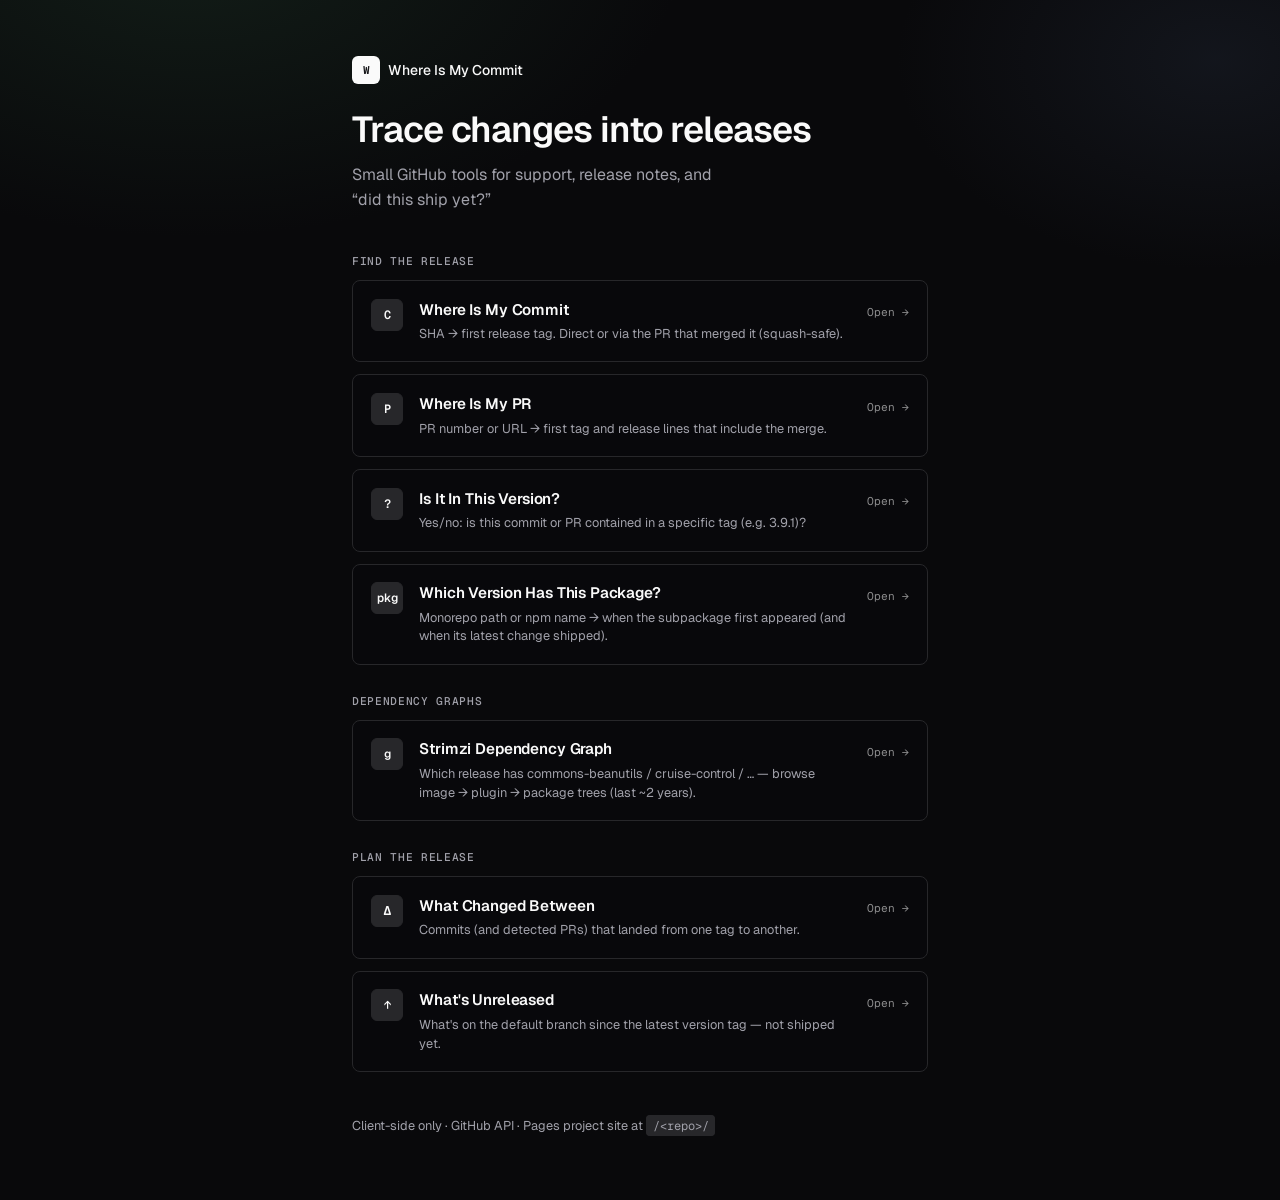
==== commit 7d0c1e0a: "feat: add Strimzi dependency graph and package version lookup tools - Introduced `graph.html` for vi" ====
--- a/index.html
+++ b/index.html
@@ -268,6 +268,30 @@
           <span class="tool-meta">Open →</span>
         </a>
       </li>
+      <li>
+        <a class="tool" href="package.html">
+          <span class="tool-mark" aria-hidden="true">pkg</span>
+          <span class="tool-body">
+            <span class="tool-title">Which Version Has This Package?</span>
+            <span class="tool-desc">Monorepo path or npm name → when the subpackage first appeared (and when its latest change shipped).</span>
+          </span>
+          <span class="tool-meta">Open →</span>
+        </a>
+      </li>
+    </ul>
+
+    <p class="section-label">Dependency graphs</p>
+    <ul class="tools">
+      <li>
+        <a class="tool" href="graph.html">
+          <span class="tool-mark" aria-hidden="true">g</span>
+          <span class="tool-body">
+            <span class="tool-title">Strimzi Dependency Graph</span>
+            <span class="tool-desc">Which release has commons-beanutils / cruise-control / … — browse image → plugin → package trees (last ~2 years).</span>
+          </span>
+          <span class="tool-meta">Open →</span>
+        </a>
+      </li>
     </ul>
 
     <p class="section-label">Plan the release</p>
